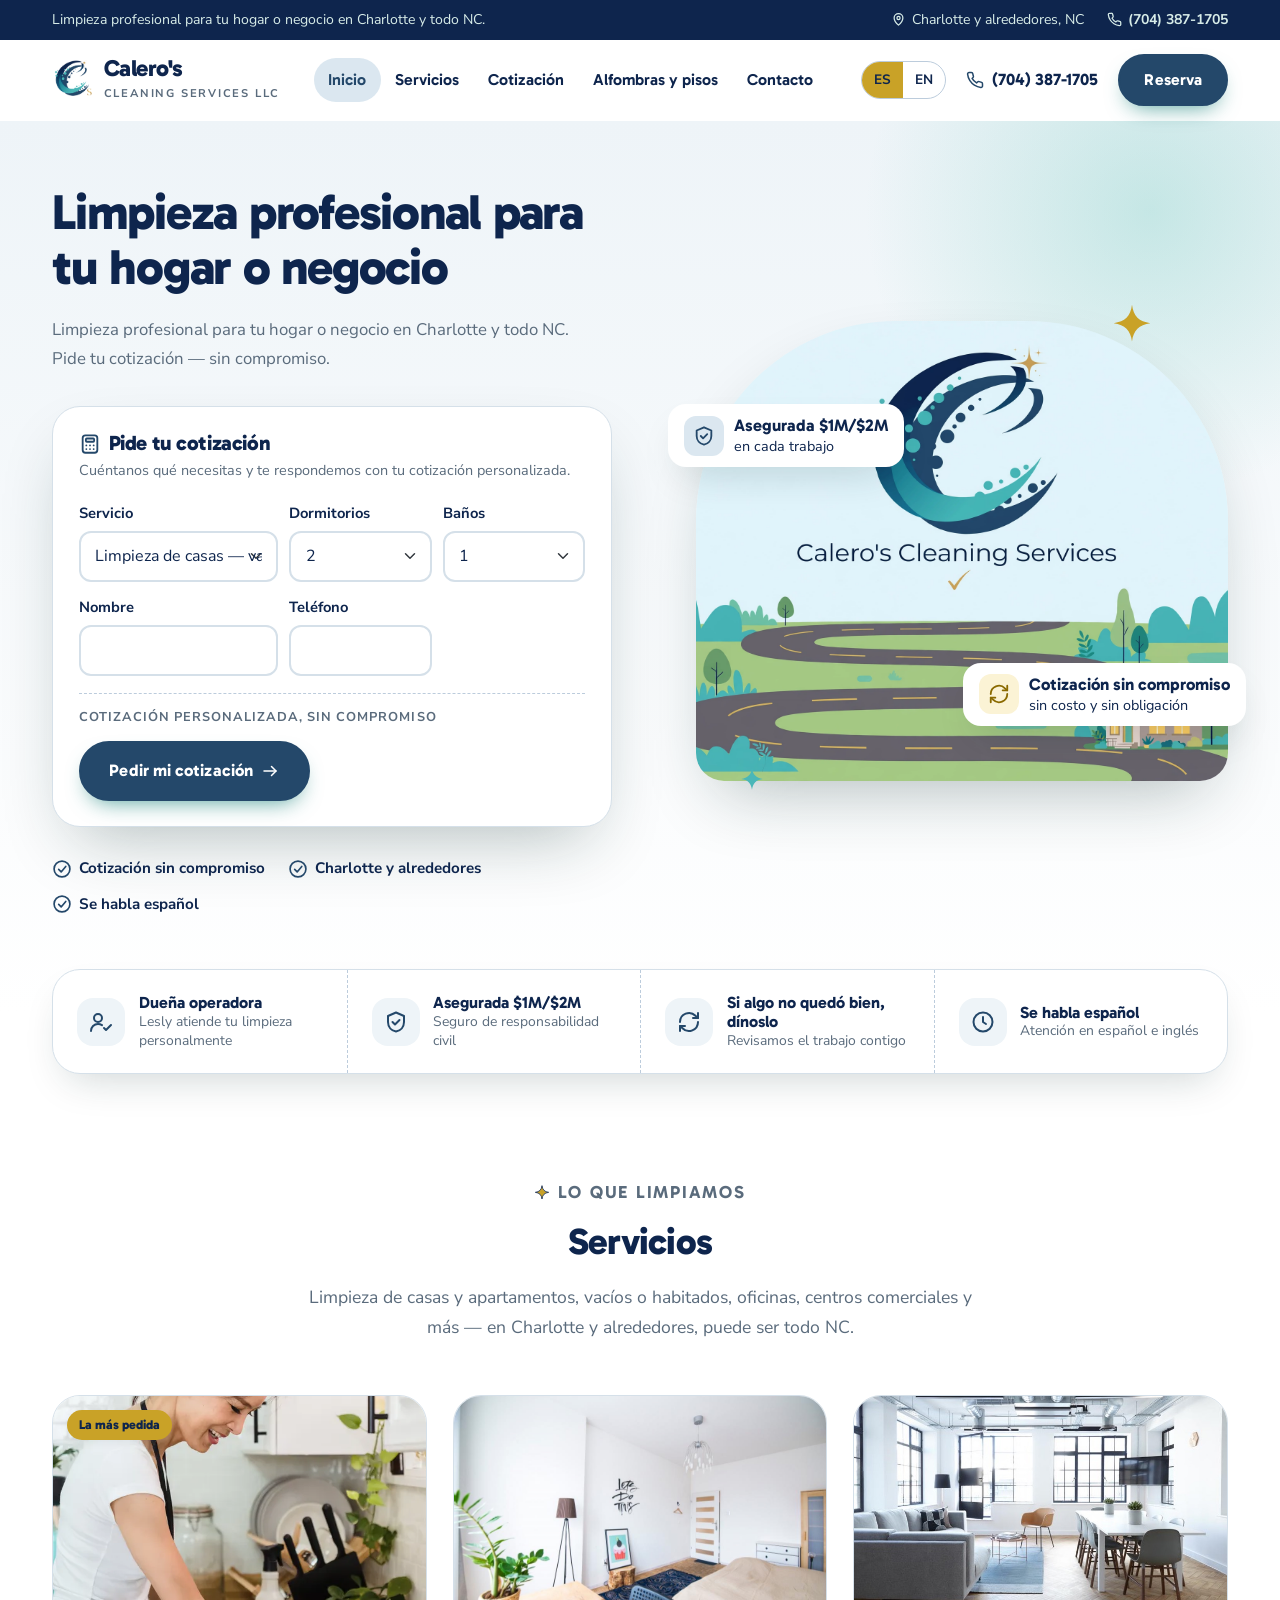
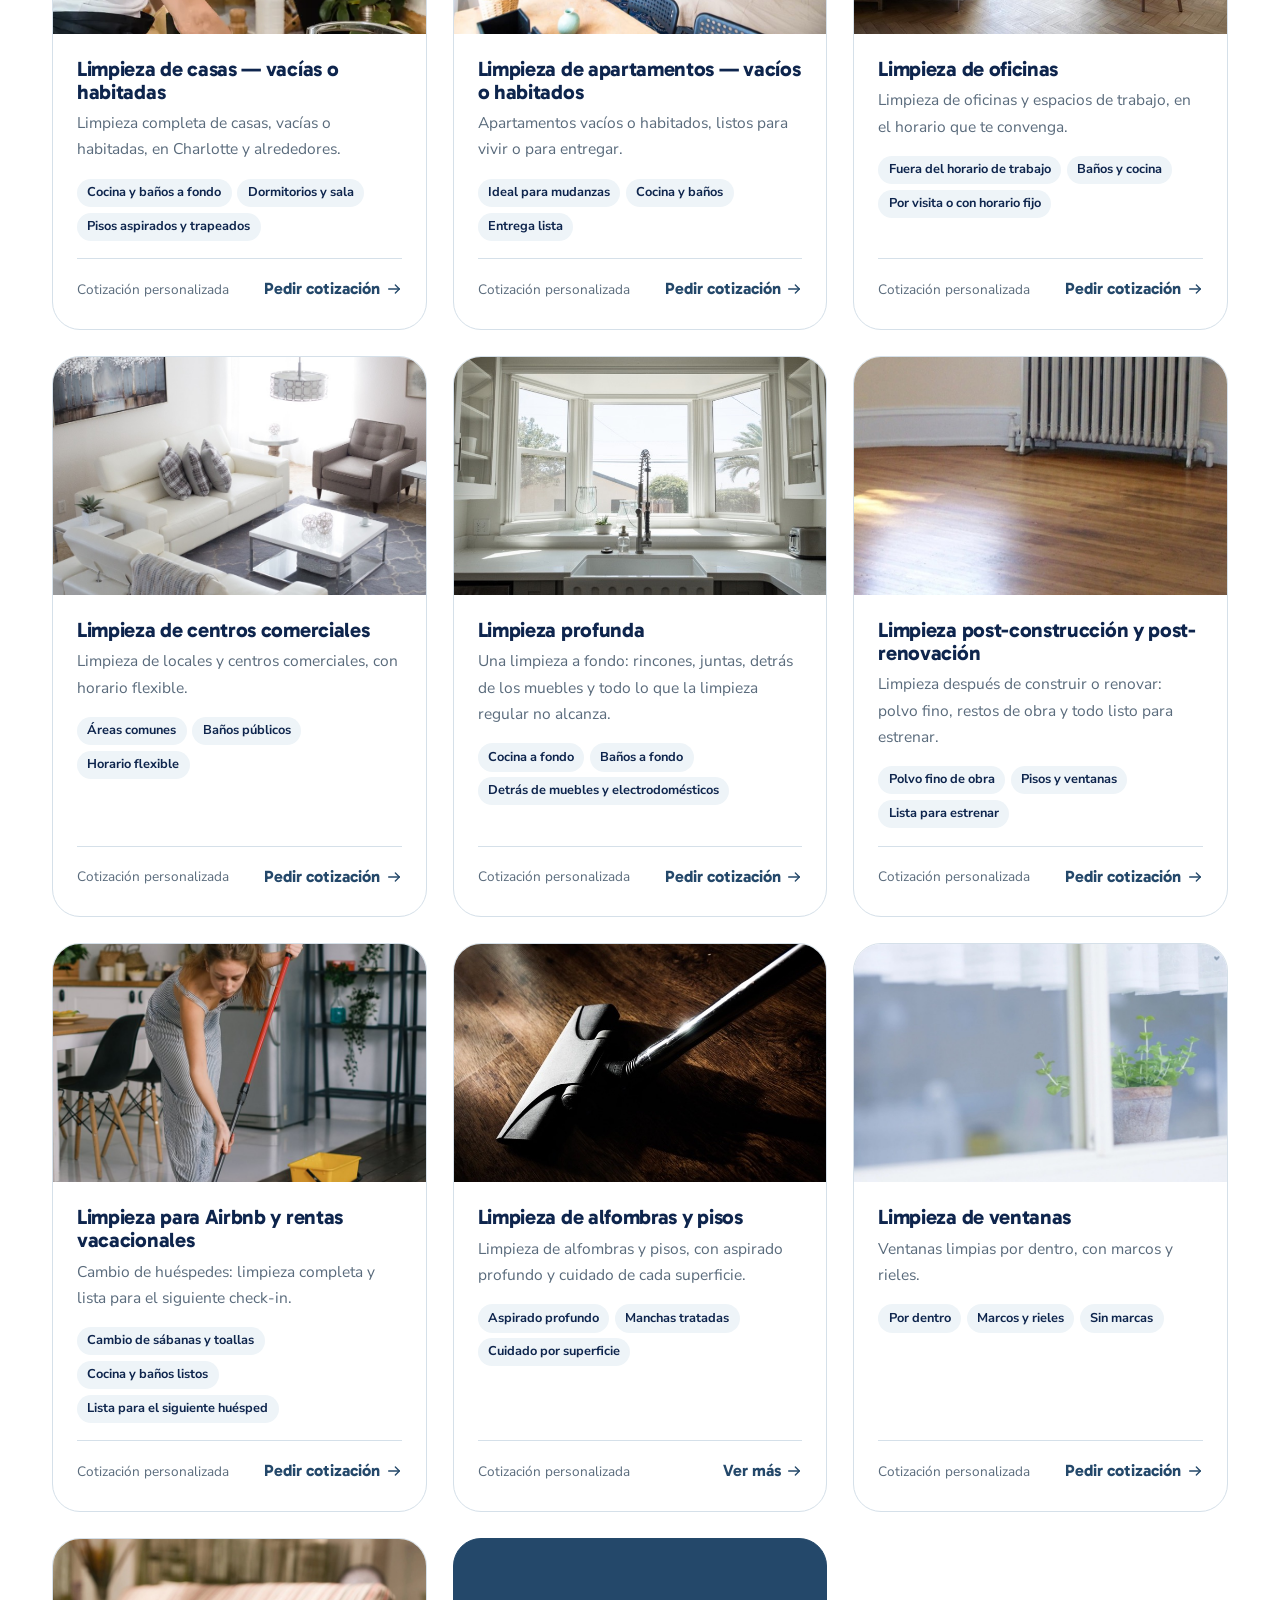
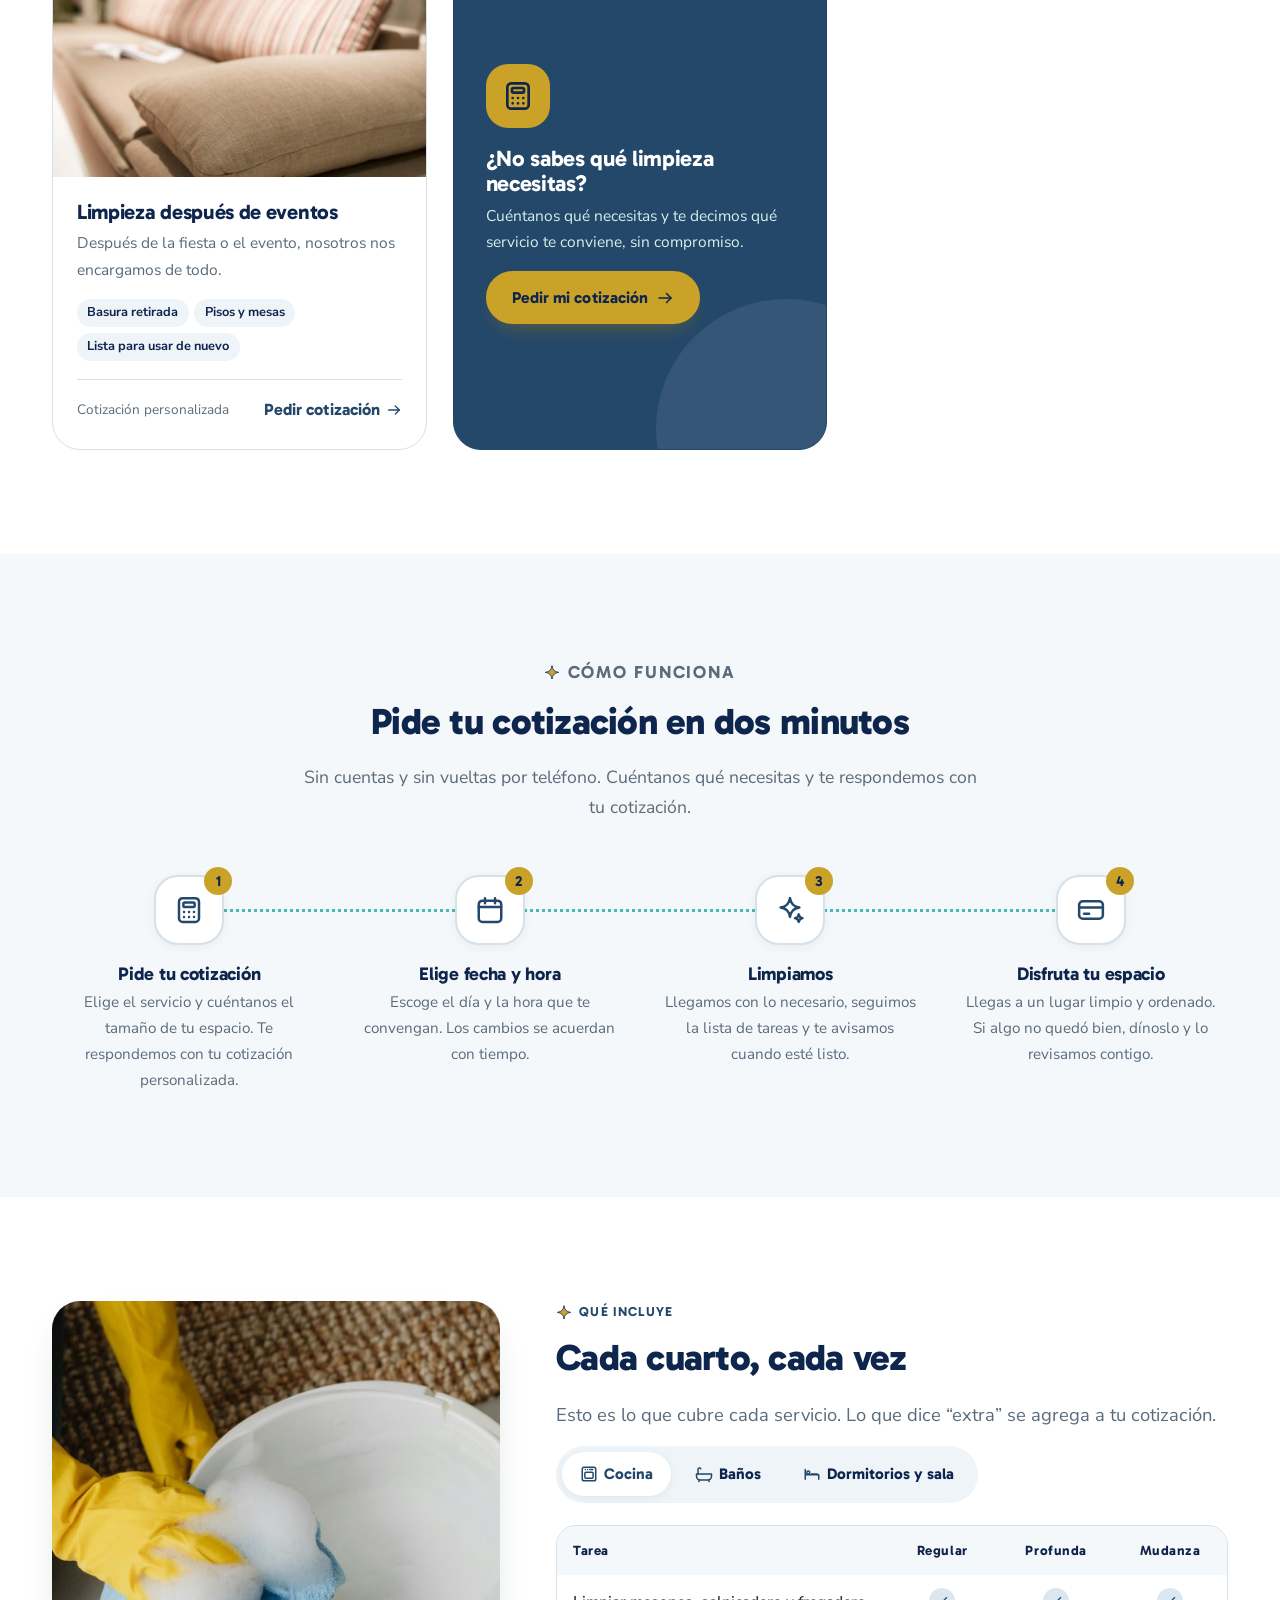
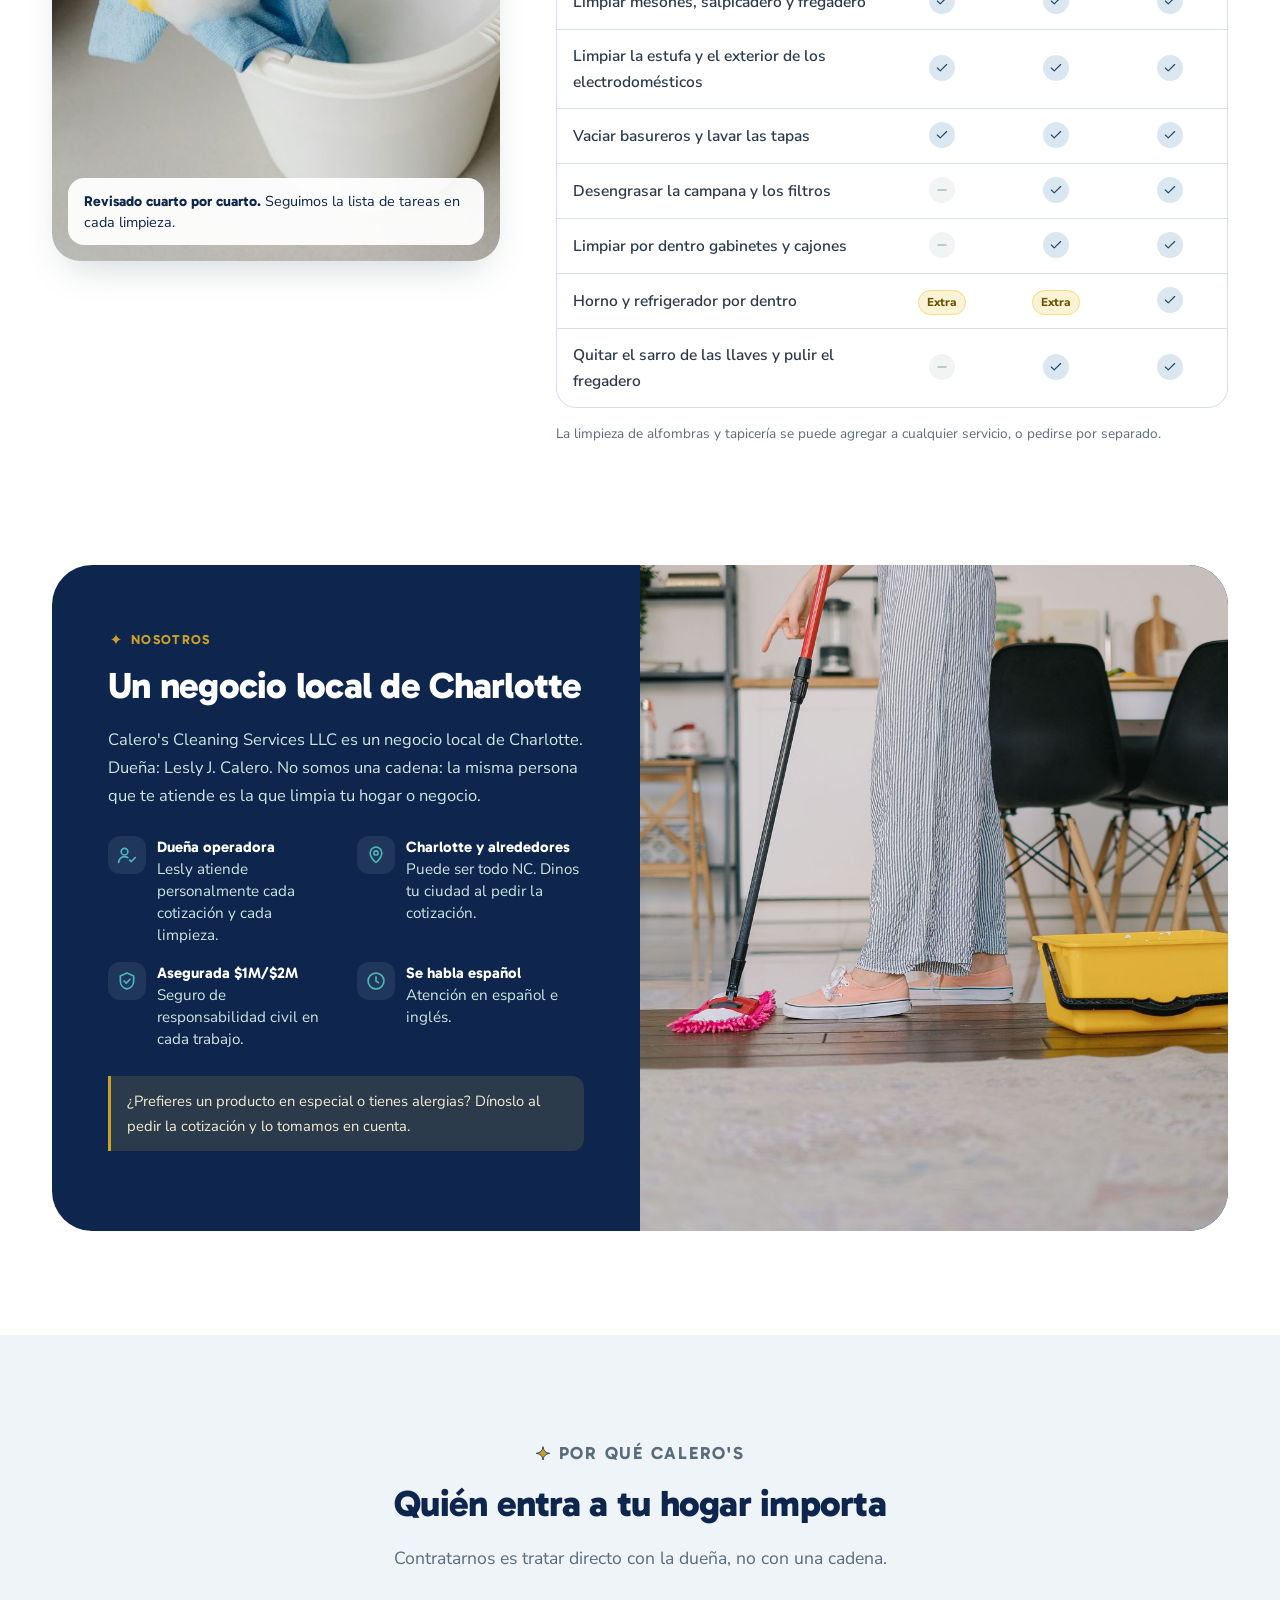
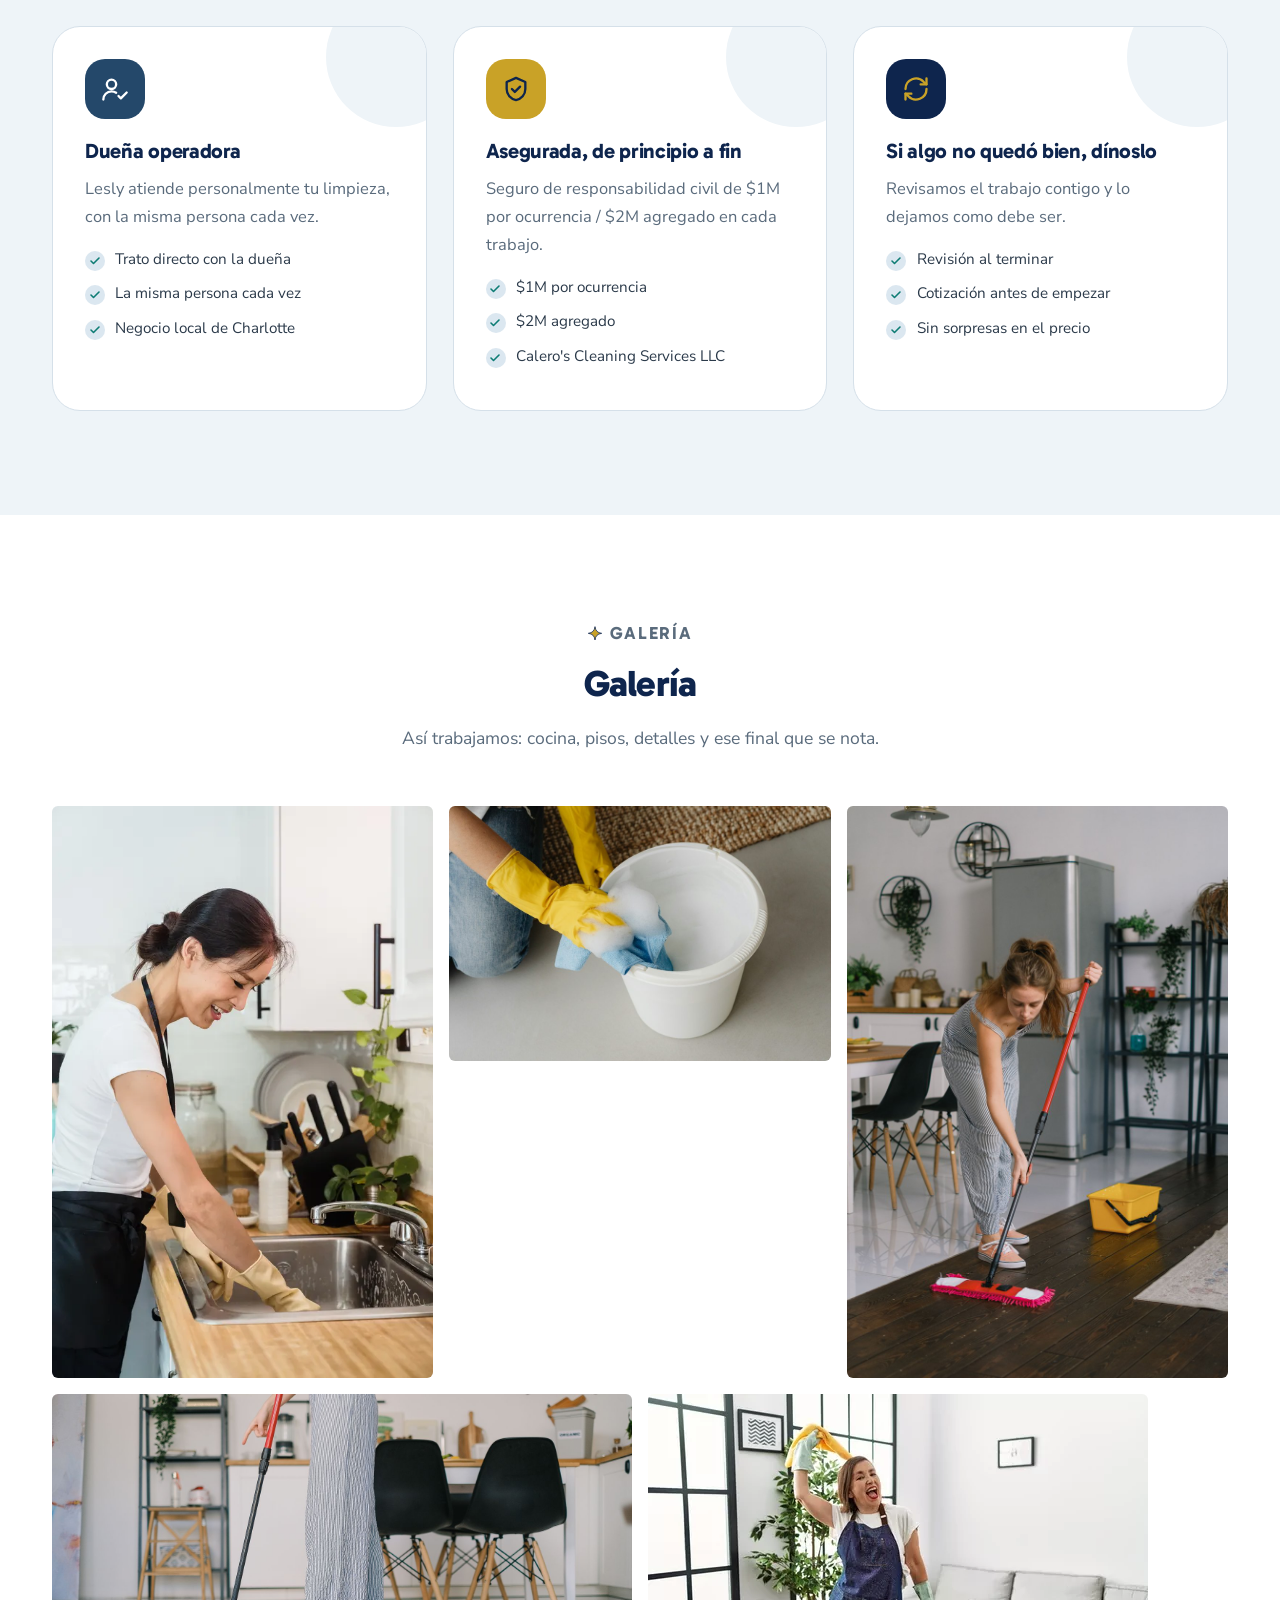
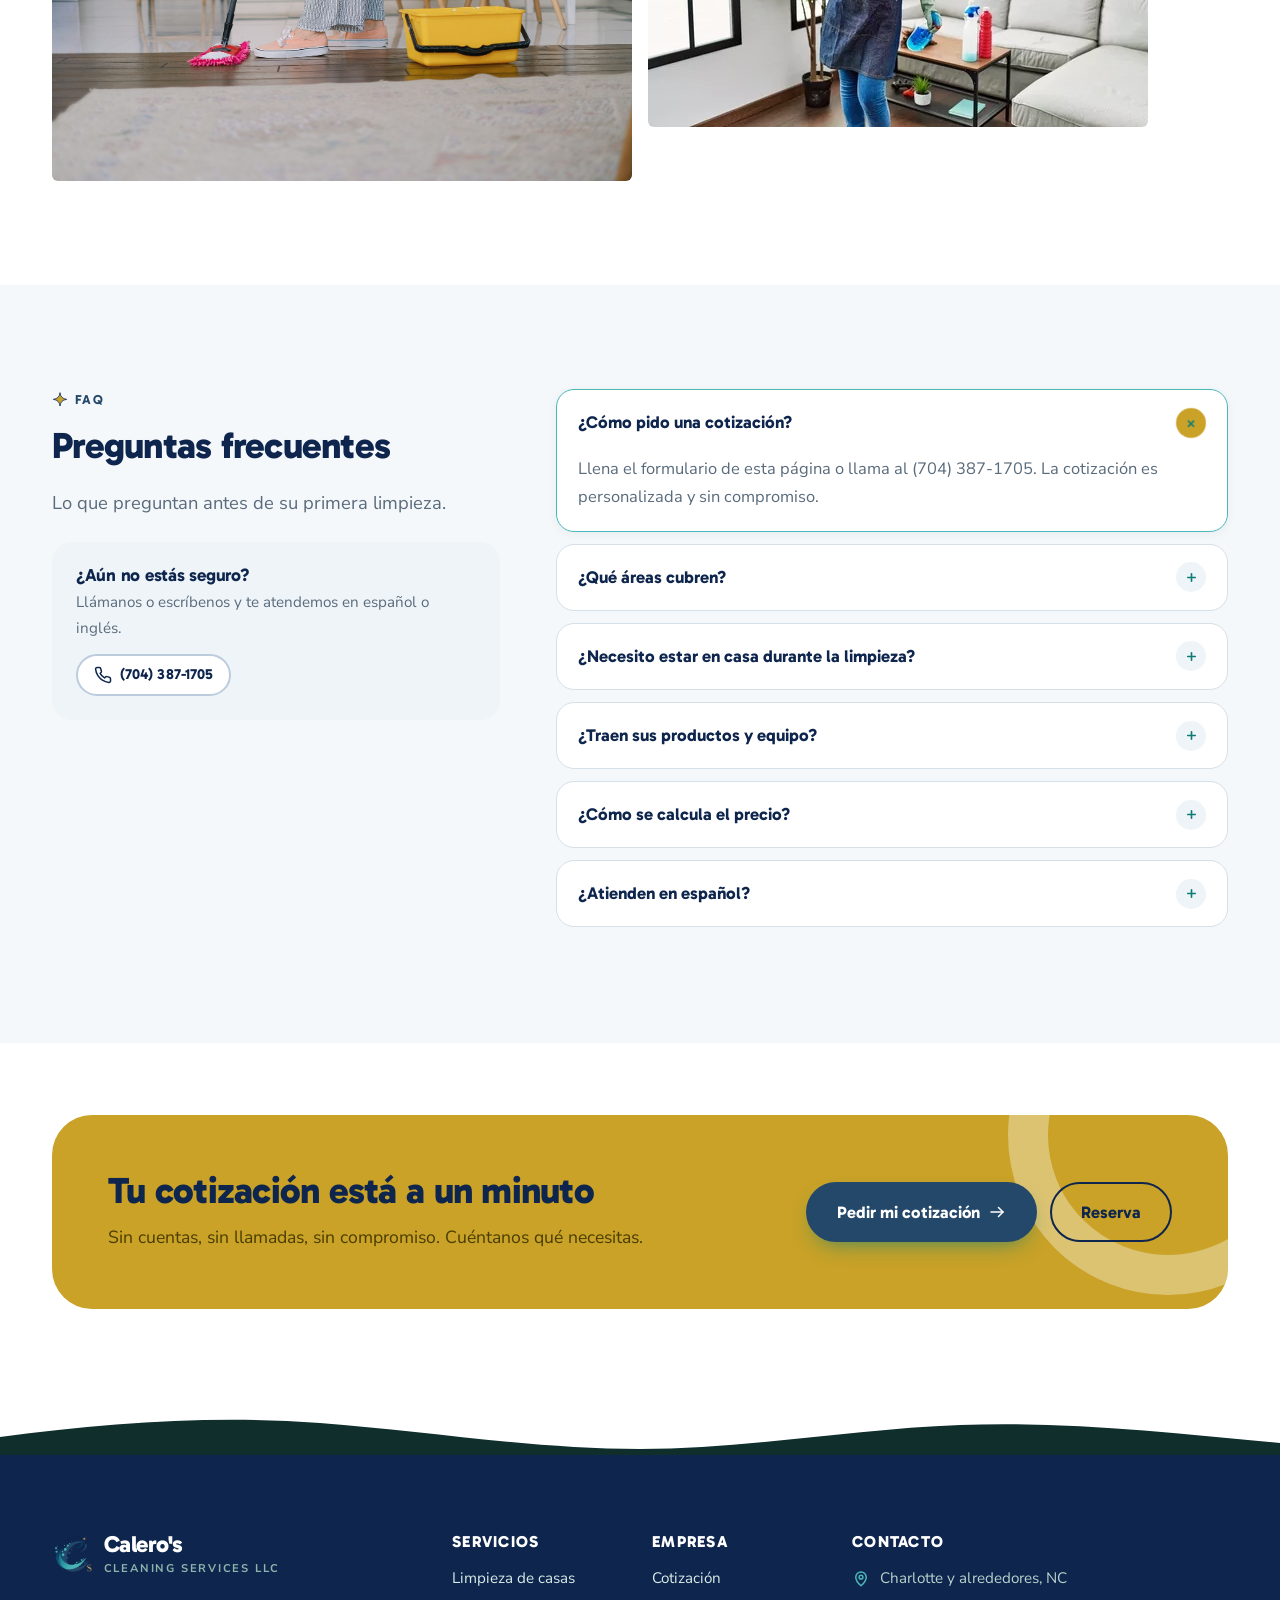
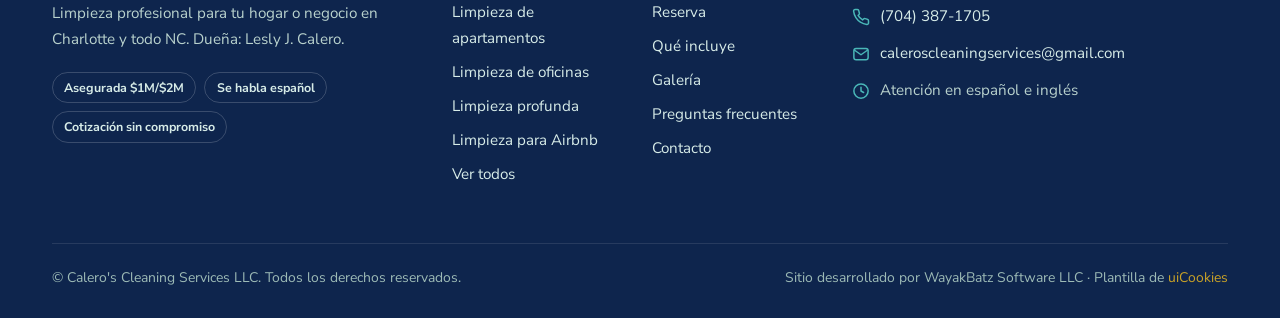
==== index.html @ 73a1bdf9 "Publica el sitio de Calero's Cleaning Services (plantilla Freshbrook adaptada)" ====
<!DOCTYPE html>
<html lang="es">
<head>
  <script>document.documentElement.classList.add('js')</script>
  <meta charset="utf-8">
  <meta name="viewport" content="width=device-width, initial-scale=1">
  <title>Calero's Cleaning Services LLC — Limpieza profesional en Charlotte, NC</title>
  <meta name="description" content="Limpieza profesional para tu hogar o negocio en Charlotte y todo NC. Pide tu cotización — sin compromiso.">
  <meta name="theme-color" content="#24486a">
  <link rel="icon" href="img/logo-icono-solo.png">

  <link rel="preconnect" href="https://fonts.googleapis.com">
  <link rel="preconnect" href="https://fonts.gstatic.com" crossorigin>
  <link href="https://fonts.googleapis.com/css2?family=Gabarito:wght@500;600;700;800&family=Nunito+Sans:ital,opsz,wght@0,6..12,400;0,6..12,600;0,6..12,700;0,6..12,800;1,6..12,400&display=swap" rel="stylesheet">

  <link rel="stylesheet" href="css/vendor/bootstrap.min.css">
  <link rel="stylesheet" href="css/style.css">
</head>
<body>
  <a class="skip-link" href="#main" data-i18n="skip">Saltar al contenido principal</a>

  <!-- ============================ ANNOUNCEMENT ============================ -->
  <div class="announce">
    <div class="container">
      <p class="m-0" data-i18n="announce">Limpieza profesional para tu hogar o negocio en Charlotte y todo NC.</p>
      <div class="announce-meta">
        <span><svg viewBox="0 0 24 24" fill="none" stroke="currentColor" stroke-width="2" stroke-linecap="round" stroke-linejoin="round" aria-hidden="true" focusable="false"><path d="M12 21s-7-6.2-7-11.5a7 7 0 0 1 14 0C19 14.8 12 21 12 21z"/><circle cx="12" cy="9.5" r="2.5"/></svg> <span data-i18n="announce-area">Charlotte y alrededores, NC</span></span>
        <span><svg viewBox="0 0 24 24" fill="none" stroke="currentColor" stroke-width="2" stroke-linecap="round" stroke-linejoin="round" aria-hidden="true" focusable="false"><path d="M22 16.92v3a2 2 0 0 1-2.18 2 19.79 19.79 0 0 1-8.63-3.07 19.5 19.5 0 0 1-6-6 19.79 19.79 0 0 1-3.07-8.67A2 2 0 0 1 4.11 2h3a2 2 0 0 1 2 1.72c.13.96.36 1.9.7 2.81a2 2 0 0 1-.45 2.11L8.09 9.91a16 16 0 0 0 6 6l1.27-1.27a2 2 0 0 1 2.11-.45c.9.34 1.85.57 2.81.7A2 2 0 0 1 22 16.92z"/></svg> <a href="tel:+17043871705" style="color:inherit">(704) 387-1705</a></span>
      </div>
    </div>
  </div>

  <!-- ============================ HEADER ============================ -->
  <header class="site-header">
    <nav class="navbar navbar-expand-lg" aria-label="Primary">
      <div class="container">
        <a class="brand" href="index.html" aria-label="Calero's Cleaning Services LLC — inicio"><img class="brand-mark" src="img/logo-icono-solo.png" alt="" width="42" height="42"><span><span class="brand-name">Calero's</span><span class="brand-sub">Cleaning Services LLC</span></span></a>

        <button class="navbar-toggler" type="button" data-bs-toggle="collapse" data-bs-target="#primary-nav" aria-controls="primary-nav" aria-expanded="false" aria-label="Toggle navigation menu">
          <span class="toggler-bar"></span>
          <span class="toggler-bar"></span>
          <span class="toggler-bar"></span>
        </button>

        <div class="collapse navbar-collapse" id="primary-nav">
          <ul class="navbar-nav nav-menu mx-auto">
            <li class="nav-item"><a class="nav-link" href="index.html" aria-current="page" data-i18n="nav-home">Inicio</a></li>
            <li class="nav-item"><a class="nav-link" href="index.html#services" data-i18n="nav-services">Servicios</a></li>
            <li class="nav-item"><a class="nav-link" href="pricing.html" data-i18n="nav-quote">Cotización</a></li>
            <li class="nav-item"><a class="nav-link" href="carpet.html" data-i18n="nav-carpet">Alfombras y pisos</a></li>
            <li class="nav-item"><a class="nav-link" href="contact.html" data-i18n="nav-contact">Contacto</a></li>
          </ul>
          <div class="nav-actions d-flex align-items-center gap-2">
            <span class="lang-toggle" role="group" aria-label="Idioma / Language">
              <button type="button" id="btn-es" class="active" data-lang="es">ES</button>
              <button type="button" id="btn-en" data-lang="en">EN</button>
            </span>
            <a class="nav-phone" href="tel:+17043871705"><svg viewBox="0 0 24 24" fill="none" stroke="currentColor" stroke-width="2" stroke-linecap="round" stroke-linejoin="round" aria-hidden="true" focusable="false"><path d="M22 16.92v3a2 2 0 0 1-2.18 2 19.79 19.79 0 0 1-8.63-3.07 19.5 19.5 0 0 1-6-6 19.79 19.79 0 0 1-3.07-8.67A2 2 0 0 1 4.11 2h3a2 2 0 0 1 2 1.72c.13.96.36 1.9.7 2.81a2 2 0 0 1-.45 2.11L8.09 9.91a16 16 0 0 0 6 6l1.27-1.27a2 2 0 0 1 2.11-.45c.9.34 1.85.57 2.81.7A2 2 0 0 1 22 16.92z"/></svg> (704) 387-1705</a>
            <a class="btn btn-brook" href="booking.html" data-i18n="nav-book">Reserva</a>
          </div>
        </div>
      </div>
    </nav>
  </header>

  <main id="main">

    <!-- ============================ HERO + QUOTE ============================ -->
    <section class="hero" aria-labelledby="hero-title">
      <div class="container">
        <div class="hero-grid">
          <div class="hero-copy">
            <h1 id="hero-title" class="reveal d1" data-i18n="hero-title">Limpieza profesional para tu hogar o negocio</h1>
            <p class="hero-sub reveal d2" data-i18n="hero-sub">Limpieza profesional para tu hogar o negocio en Charlotte y todo NC. Pide tu cotización — sin compromiso.</p>

            <!-- Quote card: sends a quote request to Formspree (business inbox) -->
            <div class="quote-card reveal d2" id="quote">
              <h2><svg viewBox="0 0 24 24" fill="none" stroke="currentColor" stroke-width="2" stroke-linecap="round" stroke-linejoin="round" aria-hidden="true" focusable="false"><rect x="4" y="2.5" width="16" height="19" rx="3"/><rect x="7.5" y="6" width="9" height="3.5" rx="1"/><path d="M8 13.5h.01M12 13.5h.01M16 13.5h.01M8 17.5h.01M12 17.5h.01M16 17.5h.01"/></svg> <span data-i18n="quote-title">Pide tu cotización</span></h2>
              <p class="qc-note" data-i18n="quote-note">Cuéntanos qué necesitas y te respondemos con tu cotización personalizada.</p>
              <form action="https://formspree.io/f/mkjrvbrk" method="POST">
                <input type="hidden" name="_subject" value="Cotización — Calero's Cleaning Services">
                <div class="qc-fields">
                  <div class="qc-service">
                    <label class="form-label" for="qq-service" data-i18n="f-service">Servicio</label>
                    <select class="form-select" id="qq-service" name="servicio" required>
                      <option value="Limpieza de casas — vacías o habitadas" data-i18n="svc-1">Limpieza de casas — vacías o habitadas</option>
                      <option value="Limpieza de apartamentos — vacíos o habitados" data-i18n="svc-2">Limpieza de apartamentos — vacíos o habitados</option>
                      <option value="Limpieza de oficinas" data-i18n="svc-3">Limpieza de oficinas</option>
                      <option value="Limpieza de centros comerciales" data-i18n="svc-4">Limpieza de centros comerciales</option>
                      <option value="Limpieza profunda" data-i18n="svc-5">Limpieza profunda</option>
                      <option value="Limpieza post-construcción y post-renovación" data-i18n="svc-6">Limpieza post-construcción y post-renovación</option>
                      <option value="Limpieza para Airbnb y rentas vacacionales" data-i18n="svc-7">Limpieza para Airbnb y rentas vacacionales</option>
                      <option value="Limpieza de alfombras y pisos" data-i18n="svc-8">Limpieza de alfombras y pisos</option>
                      <option value="Limpieza de ventanas" data-i18n="svc-9">Limpieza de ventanas</option>
                      <option value="Limpieza después de eventos" data-i18n="svc-10">Limpieza después de eventos</option>
                    </select>
                  </div>
                  <div>
                    <label class="form-label" for="qq-bed" data-i18n="f-bed">Dormitorios</label>
                    <select class="form-select" id="qq-bed" name="dormitorios">
                      <option value="0">Studio</option>
                      <option value="1">1</option>
                      <option value="2" selected>2</option>
                      <option value="3">3</option>
                      <option value="4">4</option>
                      <option value="5">5+</option>
                    </select>
                  </div>
                  <div>
                    <label class="form-label" for="qq-bath" data-i18n="f-bath">Baños</label>
                    <select class="form-select" id="qq-bath" name="banos">
                      <option value="1" selected>1</option>
                      <option value="2">2</option>
                      <option value="3">3</option>
                      <option value="4">4+</option>
                    </select>
                  </div>
                  <div>
                    <label class="form-label" for="qq-name" data-i18n="f-name">Nombre</label>
                    <input class="form-control" type="text" id="qq-name" name="nombre" required>
                  </div>
                  <div>
                    <label class="form-label" for="qq-phone" data-i18n="f-phone">Teléfono</label>
                    <input class="form-control" type="tel" id="qq-phone" name="telefono" required>
                  </div>
                </div>
                <div class="qc-foot">
                  <p class="qc-price m-0">
                    <span data-i18n="quote-free">Cotización personalizada, sin compromiso</span>
                  </p>
                  <button class="btn btn-brook btn-lg" type="submit"><span data-i18n="quote-submit">Pedir mi cotización</span> <svg viewBox="0 0 24 24" fill="none" stroke="currentColor" stroke-width="2" stroke-linecap="round" stroke-linejoin="round" aria-hidden="true" focusable="false"><line x1="4" y1="12" x2="20" y2="12"/><polyline points="14 6 20 12 14 18"/></svg></button>
                </div>
              </form>
            </div>

            <ul class="hero-points reveal d3">
              <li><svg viewBox="0 0 24 24" fill="none" stroke="currentColor" stroke-width="2" stroke-linecap="round" stroke-linejoin="round" aria-hidden="true" focusable="false"><circle cx="12" cy="12" r="9.5"/><polyline points="8 12.5 11 15.5 16.5 9"/></svg> <span data-i18n="hero-p1">Cotización sin compromiso</span></li>
              <li><svg viewBox="0 0 24 24" fill="none" stroke="currentColor" stroke-width="2" stroke-linecap="round" stroke-linejoin="round" aria-hidden="true" focusable="false"><circle cx="12" cy="12" r="9.5"/><polyline points="8 12.5 11 15.5 16.5 9"/></svg> <span data-i18n="hero-p2">Charlotte y alrededores</span></li>
              <li><svg viewBox="0 0 24 24" fill="none" stroke="currentColor" stroke-width="2" stroke-linecap="round" stroke-linejoin="round" aria-hidden="true" focusable="false"><circle cx="12" cy="12" r="9.5"/><polyline points="8 12.5 11 15.5 16.5 9"/></svg> <span data-i18n="hero-p3">Se habla español</span></li>
            </ul>
          </div>

          <div class="hero-visual reveal d1">
            <span class="sparkle s1"><svg viewBox="0 0 24 24" aria-hidden="true" focusable="false"><path d="M12 1c.8 6.2 3.8 9.2 10 10-6.2.8-9.2 3.8-10 10-.8-6.2-3.8-9.2-10-10 6.2-.8 9.2-3.8 10-10z"/></svg></span>
            <span class="sparkle s2"><svg viewBox="0 0 24 24" aria-hidden="true" focusable="false"><path d="M12 1c.8 6.2 3.8 9.2 10 10-6.2.8-9.2 3.8-10 10-.8-6.2-3.8-9.2-10-10 6.2-.8 9.2-3.8 10-10z"/></svg></span>
            <div class="hero-photo">
              <img src="img/hero-web-carretera-S.png" alt="Calero's Cleaning Services — limpieza profesional en Charlotte, NC" width="880" height="640" fetchpriority="high">
            </div>
            <div class="hero-chip c1">
              <span class="chip-ico"><svg viewBox="0 0 24 24" fill="none" stroke="currentColor" stroke-width="2" stroke-linecap="round" stroke-linejoin="round" aria-hidden="true" focusable="false"><path d="M12 2.5 4 6v6c0 4.9 3.4 8.6 8 9.5 4.6-.9 8-4.6 8-9.5V6l-8-3.5z"/><polyline points="8.5 12 11 14.5 15.5 10"/></svg></span>
              <span><strong data-i18n="chip1-t">Asegurada $1M/$2M</strong><span data-i18n="chip1-s">en cada trabajo</span></span>
            </div>
            <div class="hero-chip c2">
              <span class="chip-ico"><svg viewBox="0 0 24 24" fill="none" stroke="currentColor" stroke-width="2" stroke-linecap="round" stroke-linejoin="round" aria-hidden="true" focusable="false"><path d="M3 12a9 9 0 0 1 15.5-6.2L21 8"/><polyline points="21 3 21 8 16 8"/><path d="M21 12a9 9 0 0 1-15.5 6.2L3 16"/><polyline points="3 21 3 16 8 16"/></svg></span>
              <span><strong data-i18n="chip2-t">Cotización sin compromiso</strong><span data-i18n="chip2-s">sin costo y sin obligación</span></span>
            </div>
          </div>
        </div>
      </div>
    </section>

    <!-- ============================ TRUST STRIP ============================ -->
    <section class="trust-strip" aria-label="Por qué confiar en Calero's">
      <div class="container">
        <div class="trust-row">
          <div class="trust-item"><span class="ti-ico"><svg viewBox="0 0 24 24" fill="none" stroke="currentColor" stroke-width="2" stroke-linecap="round" stroke-linejoin="round" aria-hidden="true" focusable="false"><circle cx="9" cy="8" r="4"/><path d="M2 21c0-3.9 3.1-7 7-7 1.5 0 2.9.5 4 1.2"/><polyline points="15 18 17 20 22 15"/></svg></span><p class="m-0"><strong data-i18n="trust1-t">Dueña operadora</strong><span data-i18n="trust1-s">Lesly atiende tu limpieza personalmente</span></p></div>
          <div class="trust-item"><span class="ti-ico"><svg viewBox="0 0 24 24" fill="none" stroke="currentColor" stroke-width="2" stroke-linecap="round" stroke-linejoin="round" aria-hidden="true" focusable="false"><path d="M12 2.5 4 6v6c0 4.9 3.4 8.6 8 9.5 4.6-.9 8-4.6 8-9.5V6l-8-3.5z"/><polyline points="8.5 12 11 14.5 15.5 10"/></svg></span><p class="m-0"><strong data-i18n="trust2-t">Asegurada $1M/$2M</strong><span data-i18n="trust2-s">Seguro de responsabilidad civil</span></p></div>
          <div class="trust-item"><span class="ti-ico"><svg viewBox="0 0 24 24" fill="none" stroke="currentColor" stroke-width="2" stroke-linecap="round" stroke-linejoin="round" aria-hidden="true" focusable="false"><path d="M3 12a9 9 0 0 1 15.5-6.2L21 8"/><polyline points="21 3 21 8 16 8"/><path d="M21 12a9 9 0 0 1-15.5 6.2L3 16"/><polyline points="3 21 3 16 8 16"/></svg></span><p class="m-0"><strong data-i18n="trust3-t">Si algo no quedó bien, dínoslo</strong><span data-i18n="trust3-s">Revisamos el trabajo contigo</span></p></div>
          <div class="trust-item"><span class="ti-ico"><svg viewBox="0 0 24 24" fill="none" stroke="currentColor" stroke-width="2" stroke-linecap="round" stroke-linejoin="round" aria-hidden="true" focusable="false"><circle cx="12" cy="12" r="9.5"/><path d="M12 7v5l3 2"/></svg></span><p class="m-0"><strong data-i18n="trust4-t">Se habla español</strong><span data-i18n="trust4-s">Atención en español e inglés</span></p></div>
        </div>
      </div>
    </section>

    <!-- ============================ SERVICES ============================ -->
    <section class="section" id="services" aria-labelledby="services-title">
      <div class="container">
        <div class="section-head center reveal">
          <p class="eyebrow"><svg viewBox="0 0 24 24" aria-hidden="true" focusable="false"><path d="M12 1c.8 6.2 3.8 9.2 10 10-6.2.8-9.2 3.8-10 10-.8-6.2-3.8-9.2-10-10 6.2-.8 9.2-3.8 10-10z"/></svg> <span data-i18n="svc-eyebrow">Lo que limpiamos</span></p>
          <h2 id="services-title" data-i18n="services-title">Servicios</h2>
          <p data-i18n="services-intro">Limpieza de casas y apartamentos, vacíos o habitados, oficinas, centros comerciales y más — en Charlotte y alrededores, puede ser todo NC.</p>
        </div>

        <div class="svc-grid">
          <article class="svc-card reveal">
            <div class="svc-media">
              <img src="img/foto-stock-cocina-1.webp" alt="Mujer sonriendo mientras limpia el fregadero de una cocina luminosa" width="720" height="520" loading="lazy">
              <span class="svc-tag hot" data-i18n="svc-tag-popular">La más pedida</span>
            </div>
            <div class="svc-body">
              <h3 data-i18n="svc-1">Limpieza de casas — vacías o habitadas</h3>
              <p data-i18n="svc-1-d">Limpieza completa de casas, vacías o habitadas, en Charlotte y alrededores.</p>
              <ul class="svc-list"><li data-i18n="svc-1-b1">Cocina y baños a fondo</li><li data-i18n="svc-1-b2">Dormitorios y sala</li><li data-i18n="svc-1-b3">Pisos aspirados y trapeados</li></ul>
              <div class="svc-meta">
                <span class="svc-price" data-i18n="svc-price">Cotización personalizada</span>
                <a class="link-arrow" href="pricing.html" ><span data-i18n="svc-cta">Pedir cotización</span> <svg viewBox="0 0 24 24" fill="none" stroke="currentColor" stroke-width="2" stroke-linecap="round" stroke-linejoin="round" aria-hidden="true" focusable="false"><line x1="4" y1="12" x2="20" y2="12"/><polyline points="14 6 20 12 14 18"/></svg></a>
              </div>
            </div>
          </article>

          <article class="svc-card reveal d1">
            <div class="svc-media">
              <img src="img/bedroom.jpg" alt="Dormitorio limpio con cama tendida" width="720" height="520" loading="lazy">
            </div>
            <div class="svc-body">
              <h3 data-i18n="svc-2">Limpieza de apartamentos — vacíos o habitados</h3>
              <p data-i18n="svc-2-d">Apartamentos vacíos o habitados, listos para vivir o para entregar.</p>
              <ul class="svc-list"><li data-i18n="svc-2-b1">Ideal para mudanzas</li><li data-i18n="svc-2-b2">Cocina y baños</li><li data-i18n="svc-2-b3">Entrega lista</li></ul>
              <div class="svc-meta">
                <span class="svc-price" data-i18n="svc-price">Cotización personalizada</span>
                <a class="link-arrow" href="pricing.html" ><span data-i18n="svc-cta">Pedir cotización</span> <svg viewBox="0 0 24 24" fill="none" stroke="currentColor" stroke-width="2" stroke-linecap="round" stroke-linejoin="round" aria-hidden="true" focusable="false"><line x1="4" y1="12" x2="20" y2="12"/><polyline points="14 6 20 12 14 18"/></svg></a>
              </div>
            </div>
          </article>

          <article class="svc-card reveal d2">
            <div class="svc-media">
              <img src="img/svc-office.jpg" alt="Oficina limpia con mesa larga y sillas" width="720" height="520" loading="lazy">
            </div>
            <div class="svc-body">
              <h3 data-i18n="svc-3">Limpieza de oficinas</h3>
              <p data-i18n="svc-3-d">Limpieza de oficinas y espacios de trabajo, en el horario que te convenga.</p>
              <ul class="svc-list"><li data-i18n="svc-3-b1">Fuera del horario de trabajo</li><li data-i18n="svc-3-b2">Baños y cocina</li><li data-i18n="svc-3-b3">Por visita o con horario fijo</li></ul>
              <div class="svc-meta">
                <span class="svc-price" data-i18n="svc-price">Cotización personalizada</span>
                <a class="link-arrow" href="pricing.html" ><span data-i18n="svc-cta">Pedir cotización</span> <svg viewBox="0 0 24 24" fill="none" stroke="currentColor" stroke-width="2" stroke-linecap="round" stroke-linejoin="round" aria-hidden="true" focusable="false"><line x1="4" y1="12" x2="20" y2="12"/><polyline points="14 6 20 12 14 18"/></svg></a>
              </div>
            </div>
          </article>

          <article class="svc-card reveal">
            <div class="svc-media">
              <img src="img/hero.jpg" alt="Sala luminosa y ordenada" width="720" height="520" loading="lazy">
            </div>
            <div class="svc-body">
              <h3 data-i18n="svc-4">Limpieza de centros comerciales</h3>
              <p data-i18n="svc-4-d">Limpieza de locales y centros comerciales, con horario flexible.</p>
              <ul class="svc-list"><li data-i18n="svc-4-b1">Áreas comunes</li><li data-i18n="svc-4-b2">Baños públicos</li><li data-i18n="svc-4-b3">Horario flexible</li></ul>
              <div class="svc-meta">
                <span class="svc-price" data-i18n="svc-price">Cotización personalizada</span>
                <a class="link-arrow" href="pricing.html" ><span data-i18n="svc-cta">Pedir cotización</span> <svg viewBox="0 0 24 24" fill="none" stroke="currentColor" stroke-width="2" stroke-linecap="round" stroke-linejoin="round" aria-hidden="true" focusable="false"><line x1="4" y1="12" x2="20" y2="12"/><polyline points="14 6 20 12 14 18"/></svg></a>
              </div>
            </div>
          </article>

          <article class="svc-card reveal d1">
            <div class="svc-media">
              <img src="img/svc-deep.jpg" alt="Cocina blanca y limpia" width="720" height="520" loading="lazy">
            </div>
            <div class="svc-body">
              <h3 data-i18n="svc-5">Limpieza profunda</h3>
              <p data-i18n="svc-5-d">Una limpieza a fondo: rincones, juntas, detrás de los muebles y todo lo que la limpieza regular no alcanza.</p>
              <ul class="svc-list"><li data-i18n="svc-5-b1">Cocina a fondo</li><li data-i18n="svc-5-b2">Baños a fondo</li><li data-i18n="svc-5-b3">Detrás de muebles y electrodomésticos</li></ul>
              <div class="svc-meta">
                <span class="svc-price" data-i18n="svc-price">Cotización personalizada</span>
                <a class="link-arrow" href="pricing.html" ><span data-i18n="svc-cta">Pedir cotización</span> <svg viewBox="0 0 24 24" fill="none" stroke="currentColor" stroke-width="2" stroke-linecap="round" stroke-linejoin="round" aria-hidden="true" focusable="false"><line x1="4" y1="12" x2="20" y2="12"/><polyline points="14 6 20 12 14 18"/></svg></a>
              </div>
            </div>
          </article>

          <article class="svc-card reveal d2">
            <div class="svc-media">
              <img src="img/svc-tenancy.jpg" alt="Habitación vacía con piso de madera" width="720" height="520" loading="lazy">
            </div>
            <div class="svc-body">
              <h3 data-i18n="svc-6">Limpieza post-construcción y post-renovación</h3>
              <p data-i18n="svc-6-d">Limpieza después de construir o renovar: polvo fino, restos de obra y todo listo para estrenar.</p>
              <ul class="svc-list"><li data-i18n="svc-6-b1">Polvo fino de obra</li><li data-i18n="svc-6-b2">Pisos y ventanas</li><li data-i18n="svc-6-b3">Lista para estrenar</li></ul>
              <div class="svc-meta">
                <span class="svc-price" data-i18n="svc-price">Cotización personalizada</span>
                <a class="link-arrow" href="pricing.html" ><span data-i18n="svc-cta">Pedir cotización</span> <svg viewBox="0 0 24 24" fill="none" stroke="currentColor" stroke-width="2" stroke-linecap="round" stroke-linejoin="round" aria-hidden="true" focusable="false"><line x1="4" y1="12" x2="20" y2="12"/><polyline points="14 6 20 12 14 18"/></svg></a>
              </div>
            </div>
          </article>

          <article class="svc-card reveal">
            <div class="svc-media">
              <img src="img/foto-stock-trapeando-1.jpg" alt="Mujer trapeando el piso de una cocina" width="720" height="520" loading="lazy">
            </div>
            <div class="svc-body">
              <h3 data-i18n="svc-7">Limpieza para Airbnb y rentas vacacionales</h3>
              <p data-i18n="svc-7-d">Cambio de huéspedes: limpieza completa y lista para el siguiente check-in.</p>
              <ul class="svc-list"><li data-i18n="svc-7-b1">Cambio de sábanas y toallas</li><li data-i18n="svc-7-b2">Cocina y baños listos</li><li data-i18n="svc-7-b3">Lista para el siguiente huésped</li></ul>
              <div class="svc-meta">
                <span class="svc-price" data-i18n="svc-price">Cotización personalizada</span>
                <a class="link-arrow" href="pricing.html" ><span data-i18n="svc-cta">Pedir cotización</span> <svg viewBox="0 0 24 24" fill="none" stroke="currentColor" stroke-width="2" stroke-linecap="round" stroke-linejoin="round" aria-hidden="true" focusable="false"><line x1="4" y1="12" x2="20" y2="12"/><polyline points="14 6 20 12 14 18"/></svg></a>
              </div>
            </div>
          </article>

          <article class="svc-card reveal d1">
            <div class="svc-media">
              <img src="img/svc-carpet.jpg" alt="Aspiradora sobre piso de madera" width="720" height="520" loading="lazy">
            </div>
            <div class="svc-body">
              <h3 data-i18n="svc-8">Limpieza de alfombras y pisos</h3>
              <p data-i18n="svc-8-d">Limpieza de alfombras y pisos, con aspirado profundo y cuidado de cada superficie.</p>
              <ul class="svc-list"><li data-i18n="svc-8-b1">Aspirado profundo</li><li data-i18n="svc-8-b2">Manchas tratadas</li><li data-i18n="svc-8-b3">Cuidado por superficie</li></ul>
              <div class="svc-meta">
                <span class="svc-price" data-i18n="svc-price">Cotización personalizada</span>
                <a class="link-arrow" href="carpet.html" ><span data-i18n="svc-cta-more">Ver más</span> <svg viewBox="0 0 24 24" fill="none" stroke="currentColor" stroke-width="2" stroke-linecap="round" stroke-linejoin="round" aria-hidden="true" focusable="false"><line x1="4" y1="12" x2="20" y2="12"/><polyline points="14 6 20 12 14 18"/></svg></a>
              </div>
            </div>
          </article>

          <article class="svc-card reveal d2">
            <div class="svc-media">
              <img src="img/eco.jpg" alt="Planta verde en una ventana soleada" width="720" height="520" loading="lazy">
            </div>
            <div class="svc-body">
              <h3 data-i18n="svc-9">Limpieza de ventanas</h3>
              <p data-i18n="svc-9-d">Ventanas limpias por dentro, con marcos y rieles.</p>
              <ul class="svc-list"><li data-i18n="svc-9-b1">Por dentro</li><li data-i18n="svc-9-b2">Marcos y rieles</li><li data-i18n="svc-9-b3">Sin marcas</li></ul>
              <div class="svc-meta">
                <span class="svc-price" data-i18n="svc-price">Cotización personalizada</span>
                <a class="link-arrow" href="pricing.html" ><span data-i18n="svc-cta">Pedir cotización</span> <svg viewBox="0 0 24 24" fill="none" stroke="currentColor" stroke-width="2" stroke-linecap="round" stroke-linejoin="round" aria-hidden="true" focusable="false"><line x1="4" y1="12" x2="20" y2="12"/><polyline points="14 6 20 12 14 18"/></svg></a>
              </div>
            </div>
          </article>

          <article class="svc-card reveal">
            <div class="svc-media">
              <img src="img/sofa.jpg" alt="Sala con sofá y mesa" width="720" height="520" loading="lazy">
            </div>
            <div class="svc-body">
              <h3 data-i18n="svc-10">Limpieza después de eventos</h3>
              <p data-i18n="svc-10-d">Después de la fiesta o el evento, nosotros nos encargamos de todo.</p>
              <ul class="svc-list"><li data-i18n="svc-10-b1">Basura retirada</li><li data-i18n="svc-10-b2">Pisos y mesas</li><li data-i18n="svc-10-b3">Lista para usar de nuevo</li></ul>
              <div class="svc-meta">
                <span class="svc-price" data-i18n="svc-price">Cotización personalizada</span>
                <a class="link-arrow" href="pricing.html" ><span data-i18n="svc-cta">Pedir cotización</span> <svg viewBox="0 0 24 24" fill="none" stroke="currentColor" stroke-width="2" stroke-linecap="round" stroke-linejoin="round" aria-hidden="true" focusable="false"><line x1="4" y1="12" x2="20" y2="12"/><polyline points="14 6 20 12 14 18"/></svg></a>
              </div>
            </div>
          </article>

          <article class="svc-card cta-card reveal d2">
            <div class="svc-body">
              <span class="cta-bubble"><svg viewBox="0 0 24 24" fill="none" stroke="currentColor" stroke-width="2" stroke-linecap="round" stroke-linejoin="round" aria-hidden="true" focusable="false"><rect x="4" y="2.5" width="16" height="19" rx="3"/><rect x="7.5" y="6" width="9" height="3.5" rx="1"/><path d="M8 13.5h.01M12 13.5h.01M16 13.5h.01M8 17.5h.01M12 17.5h.01M16 17.5h.01"/></svg></span>
              <h3 data-i18n="cta-card-t">¿No sabes qué limpieza necesitas?</h3>
              <p data-i18n="cta-card-s">Cuéntanos qué necesitas y te decimos qué servicio te conviene, sin compromiso.</p>
              <div><a class="btn btn-lemon" href="pricing.html"><span data-i18n="cta-card-b">Pedir mi cotización</span> <svg viewBox="0 0 24 24" fill="none" stroke="currentColor" stroke-width="2" stroke-linecap="round" stroke-linejoin="round" aria-hidden="true" focusable="false"><line x1="4" y1="12" x2="20" y2="12"/><polyline points="14 6 20 12 14 18"/></svg></a></div>
            </div>
          </article>
        </div>
      </div>
    </section>

    <!-- ============================ HOW IT WORKS ============================ -->
    <section class="section bg-mist" id="how" aria-labelledby="how-title">
      <div class="container">
        <div class="section-head center reveal">
          <p class="eyebrow"><svg viewBox="0 0 24 24" aria-hidden="true" focusable="false"><path d="M12 1c.8 6.2 3.8 9.2 10 10-6.2.8-9.2 3.8-10 10-.8-6.2-3.8-9.2-10-10 6.2-.8 9.2-3.8 10-10z"/></svg> <span data-i18n="how-eyebrow">Cómo funciona</span></p>
          <h2 id="how-title" data-i18n="how-title">Pide tu cotización en dos minutos</h2>
          <p data-i18n="how-sub">Sin cuentas y sin vueltas por teléfono. Cuéntanos qué necesitas y te respondemos con tu cotización.</p>
        </div>
        <ol class="steps">
          <li class="step reveal">
            <span class="step-num"><svg viewBox="0 0 24 24" fill="none" stroke="currentColor" stroke-width="2" stroke-linecap="round" stroke-linejoin="round" aria-hidden="true" focusable="false"><rect x="4" y="2.5" width="16" height="19" rx="3"/><rect x="7.5" y="6" width="9" height="3.5" rx="1"/><path d="M8 13.5h.01M12 13.5h.01M16 13.5h.01M8 17.5h.01M12 17.5h.01M16 17.5h.01"/></svg><b>1</b></span>
            <div><h3 data-i18n="how-s1-t">Pide tu cotización</h3><p data-i18n="how-s1-s">Elige el servicio y cuéntanos el tamaño de tu espacio. Te respondemos con tu cotización personalizada.</p></div>
          </li>
          <li class="step reveal d1">
            <span class="step-num"><svg viewBox="0 0 24 24" fill="none" stroke="currentColor" stroke-width="2" stroke-linecap="round" stroke-linejoin="round" aria-hidden="true" focusable="false"><rect x="3" y="4.5" width="18" height="17" rx="3"/><path d="M3 9.5h18M8 2.5v4M16 2.5v4"/></svg><b>2</b></span>
            <div><h3 data-i18n="how-s2-t">Elige fecha y hora</h3><p data-i18n="how-s2-s">Escoge el día y la hora que te convengan. Los cambios se acuerdan con tiempo.</p></div>
          </li>
          <li class="step reveal d2">
            <span class="step-num"><svg viewBox="0 0 24 24" fill="none" stroke="currentColor" stroke-width="2" stroke-linecap="round" stroke-linejoin="round" aria-hidden="true" focusable="false"><path d="M12 2.5c.6 4.6 2.9 6.9 7.5 7.5-4.6.6-6.9 2.9-7.5 7.5-.6-4.6-2.9-6.9-7.5-7.5 4.6-.6 6.9-2.9 7.5-7.5z"/><path d="M19 15.5c.3 1.9 1.2 2.8 3 3-1.8.3-2.7 1.2-3 3-.3-1.8-1.2-2.7-3-3 1.8-.2 2.7-1.1 3-3z"/></svg><b>3</b></span>
            <div><h3 data-i18n="how-s3-t">Limpiamos</h3><p data-i18n="how-s3-s">Llegamos con lo necesario, seguimos la lista de tareas y te avisamos cuando esté listo.</p></div>
          </li>
          <li class="step reveal d3">
            <span class="step-num"><svg viewBox="0 0 24 24" fill="none" stroke="currentColor" stroke-width="2" stroke-linecap="round" stroke-linejoin="round" aria-hidden="true" focusable="false"><rect x="2.5" y="5" width="19" height="14" rx="3"/><path d="M2.5 10h19M6.5 15h4"/></svg><b>4</b></span>
            <div><h3 data-i18n="how-s4-t">Disfruta tu espacio</h3><p data-i18n="how-s4-s">Llegas a un lugar limpio y ordenado. Si algo no quedó bien, dínoslo y lo revisamos contigo.</p></div>
          </li>
        </ol>
      </div>
    </section>

    <!-- ============================ CHECKLIST ============================ -->
    <section class="section" id="checklist" aria-labelledby="checklist-title">
      <div class="container">
        <div class="checklist-wrap">
          <figure class="checklist-photo m-0 reveal">
            <img src="img/foto-stock-manos-1.jpg" alt="Manos con guantes amarillos escurriendo un paño con espuma" width="900" height="640" loading="lazy">
            <figcaption><strong data-i18n="check-cap-t">Revisado cuarto por cuarto.</strong> <span data-i18n="check-cap-s">Seguimos la lista de tareas en cada limpieza.</span></figcaption>
          </figure>

          <div class="reveal d1">
            <p class="eyebrow"><svg viewBox="0 0 24 24" aria-hidden="true" focusable="false"><path d="M12 1c.8 6.2 3.8 9.2 10 10-6.2.8-9.2 3.8-10 10-.8-6.2-3.8-9.2-10-10 6.2-.8 9.2-3.8 10-10z"/></svg> <span data-i18n="check-eyebrow">Qué incluye</span></p>
            <h2 id="checklist-title" data-i18n="check-title">Cada cuarto, cada vez</h2>
            <p class="lead-copy" data-i18n="check-sub">Esto es lo que cubre cada servicio. Lo que dice “extra” se agrega a tu cotización.</p>

            <div class="tabs" data-tabs>
              <div class="tablist" role="tablist" aria-label="Cuartos">
                <button class="tab-btn" type="button" role="tab" id="tab-kitchen" aria-controls="panel-kitchen" aria-selected="true"><svg viewBox="0 0 24 24" fill="none" stroke="currentColor" stroke-width="2" stroke-linecap="round" stroke-linejoin="round" aria-hidden="true" focusable="false"><rect x="3" y="3" width="18" height="18" rx="2.5"/><rect x="6.5" y="9.5" width="11" height="8" rx="1.5"/><path d="M7 6h.01M10 6h.01M13 6h4"/></svg> <span data-i18n="tab-kitchen">Cocina</span></button>
                <button class="tab-btn" type="button" role="tab" id="tab-bath" aria-controls="panel-bath" aria-selected="false" tabindex="-1"><svg viewBox="0 0 24 24" fill="none" stroke="currentColor" stroke-width="2" stroke-linecap="round" stroke-linejoin="round" aria-hidden="true" focusable="false"><path d="M4 12V6a2 2 0 0 1 3.7-1"/><path d="M2 12h20v3a5 5 0 0 1-5 5H7a5 5 0 0 1-5-5z"/><path d="M6 20l-1 2M18 20l1 2"/></svg> <span data-i18n="tab-bath">Baños</span></button>
                <button class="tab-btn" type="button" role="tab" id="tab-living" aria-controls="panel-living" aria-selected="false" tabindex="-1"><svg viewBox="0 0 24 24" fill="none" stroke="currentColor" stroke-width="2" stroke-linecap="round" stroke-linejoin="round" aria-hidden="true" focusable="false"><path d="M3 19V6M3 13h18v6M21 19v-4a3 3 0 0 0-3-3h-7v1"/><circle cx="7" cy="10" r="2"/></svg> <span data-i18n="tab-living">Dormitorios y sala</span></button>
              </div>

              <div class="tab-panel" role="tabpanel" id="panel-kitchen" aria-labelledby="tab-kitchen" tabindex="0">
                <h3 class="panel-title" data-i18n="tab-kitchen">Cocina</h3>
                <table class="check-table">
                  <caption class="visually-hidden">Tareas de cocina incluidas en cada servicio</caption>
                  <thead><tr><th scope="col" data-i18n="check-task">Tarea</th><th scope="col" data-i18n="check-col-reg">Regular</th><th scope="col" data-i18n="check-col-deep">Profunda</th><th scope="col" data-i18n="check-col-move">Mudanza</th></tr></thead>
                  <tbody>
                    <tr><th scope="row" data-i18n="ck1">Limpiar mesones, salpicadero y fregadero</th><td><span class="yes"><svg viewBox="0 0 24 24" fill="none" stroke="currentColor" stroke-width="2" stroke-linecap="round" stroke-linejoin="round" aria-hidden="true" focusable="false"><polyline points="20 6 9 17 4 12"/></svg><span class="visually-hidden">Incluido</span></span></td><td><span class="yes"><svg viewBox="0 0 24 24" fill="none" stroke="currentColor" stroke-width="2" stroke-linecap="round" stroke-linejoin="round" aria-hidden="true" focusable="false"><polyline points="20 6 9 17 4 12"/></svg><span class="visually-hidden">Incluido</span></span></td><td><span class="yes"><svg viewBox="0 0 24 24" fill="none" stroke="currentColor" stroke-width="2" stroke-linecap="round" stroke-linejoin="round" aria-hidden="true" focusable="false"><polyline points="20 6 9 17 4 12"/></svg><span class="visually-hidden">Incluido</span></span></td></tr>
                    <tr><th scope="row" data-i18n="ck2">Limpiar la estufa y el exterior de los electrodomésticos</th><td><span class="yes"><svg viewBox="0 0 24 24" fill="none" stroke="currentColor" stroke-width="2" stroke-linecap="round" stroke-linejoin="round" aria-hidden="true" focusable="false"><polyline points="20 6 9 17 4 12"/></svg><span class="visually-hidden">Incluido</span></span></td><td><span class="yes"><svg viewBox="0 0 24 24" fill="none" stroke="currentColor" stroke-width="2" stroke-linecap="round" stroke-linejoin="round" aria-hidden="true" focusable="false"><polyline points="20 6 9 17 4 12"/></svg><span class="visually-hidden">Incluido</span></span></td><td><span class="yes"><svg viewBox="0 0 24 24" fill="none" stroke="currentColor" stroke-width="2" stroke-linecap="round" stroke-linejoin="round" aria-hidden="true" focusable="false"><polyline points="20 6 9 17 4 12"/></svg><span class="visually-hidden">Incluido</span></span></td></tr>
                    <tr><th scope="row" data-i18n="ck3">Vaciar basureros y lavar las tapas</th><td><span class="yes"><svg viewBox="0 0 24 24" fill="none" stroke="currentColor" stroke-width="2" stroke-linecap="round" stroke-linejoin="round" aria-hidden="true" focusable="false"><polyline points="20 6 9 17 4 12"/></svg><span class="visually-hidden">Incluido</span></span></td><td><span class="yes"><svg viewBox="0 0 24 24" fill="none" stroke="currentColor" stroke-width="2" stroke-linecap="round" stroke-linejoin="round" aria-hidden="true" focusable="false"><polyline points="20 6 9 17 4 12"/></svg><span class="visually-hidden">Incluido</span></span></td><td><span class="yes"><svg viewBox="0 0 24 24" fill="none" stroke="currentColor" stroke-width="2" stroke-linecap="round" stroke-linejoin="round" aria-hidden="true" focusable="false"><polyline points="20 6 9 17 4 12"/></svg><span class="visually-hidden">Incluido</span></span></td></tr>
                    <tr><th scope="row" data-i18n="ck4">Desengrasar la campana y los filtros</th><td><span class="no"><svg viewBox="0 0 24 24" fill="none" stroke="currentColor" stroke-width="2" stroke-linecap="round" stroke-linejoin="round" aria-hidden="true" focusable="false"><line x1="5" y1="12" x2="19" y2="12"/></svg><span class="visually-hidden">No incluido</span></span></td><td><span class="yes"><svg viewBox="0 0 24 24" fill="none" stroke="currentColor" stroke-width="2" stroke-linecap="round" stroke-linejoin="round" aria-hidden="true" focusable="false"><polyline points="20 6 9 17 4 12"/></svg><span class="visually-hidden">Incluido</span></span></td><td><span class="yes"><svg viewBox="0 0 24 24" fill="none" stroke="currentColor" stroke-width="2" stroke-linecap="round" stroke-linejoin="round" aria-hidden="true" focusable="false"><polyline points="20 6 9 17 4 12"/></svg><span class="visually-hidden">Incluido</span></span></td></tr>
                    <tr><th scope="row" data-i18n="ck5">Limpiar por dentro gabinetes y cajones</th><td><span class="no"><svg viewBox="0 0 24 24" fill="none" stroke="currentColor" stroke-width="2" stroke-linecap="round" stroke-linejoin="round" aria-hidden="true" focusable="false"><line x1="5" y1="12" x2="19" y2="12"/></svg><span class="visually-hidden">No incluido</span></span></td><td><span class="yes"><svg viewBox="0 0 24 24" fill="none" stroke="currentColor" stroke-width="2" stroke-linecap="round" stroke-linejoin="round" aria-hidden="true" focusable="false"><polyline points="20 6 9 17 4 12"/></svg><span class="visually-hidden">Incluido</span></span></td><td><span class="yes"><svg viewBox="0 0 24 24" fill="none" stroke="currentColor" stroke-width="2" stroke-linecap="round" stroke-linejoin="round" aria-hidden="true" focusable="false"><polyline points="20 6 9 17 4 12"/></svg><span class="visually-hidden">Incluido</span></span></td></tr>
                    <tr><th scope="row" data-i18n="ck6">Horno y refrigerador por dentro</th><td><span class="add" data-i18n="check-add">Extra</span></td><td><span class="add" data-i18n="check-add">Extra</span></td><td><span class="yes"><svg viewBox="0 0 24 24" fill="none" stroke="currentColor" stroke-width="2" stroke-linecap="round" stroke-linejoin="round" aria-hidden="true" focusable="false"><polyline points="20 6 9 17 4 12"/></svg><span class="visually-hidden">Incluido</span></span></td></tr>
                    <tr><th scope="row" data-i18n="ck7">Quitar el sarro de las llaves y pulir el fregadero</th><td><span class="no"><svg viewBox="0 0 24 24" fill="none" stroke="currentColor" stroke-width="2" stroke-linecap="round" stroke-linejoin="round" aria-hidden="true" focusable="false"><line x1="5" y1="12" x2="19" y2="12"/></svg><span class="visually-hidden">No incluido</span></span></td><td><span class="yes"><svg viewBox="0 0 24 24" fill="none" stroke="currentColor" stroke-width="2" stroke-linecap="round" stroke-linejoin="round" aria-hidden="true" focusable="false"><polyline points="20 6 9 17 4 12"/></svg><span class="visually-hidden">Incluido</span></span></td><td><span class="yes"><svg viewBox="0 0 24 24" fill="none" stroke="currentColor" stroke-width="2" stroke-linecap="round" stroke-linejoin="round" aria-hidden="true" focusable="false"><polyline points="20 6 9 17 4 12"/></svg><span class="visually-hidden">Incluido</span></span></td></tr>
                  </tbody>
                </table>
              </div>

              <div class="tab-panel" role="tabpanel" id="panel-bath" aria-labelledby="tab-bath" tabindex="0">
                <h3 class="panel-title" data-i18n="tab-bath">Baños</h3>
                <table class="check-table">
                  <caption class="visually-hidden">Tareas de baño incluidas en cada servicio</caption>
                  <thead><tr><th scope="col" data-i18n="check-task">Tarea</th><th scope="col" data-i18n="check-col-reg">Regular</th><th scope="col" data-i18n="check-col-deep">Profunda</th><th scope="col" data-i18n="check-col-move">Mudanza</th></tr></thead>
                  <tbody>
                    <tr><th scope="row" data-i18n="cb1">Limpiar inodoro, lavamanos, tina y ducha</th><td><span class="yes"><svg viewBox="0 0 24 24" fill="none" stroke="currentColor" stroke-width="2" stroke-linecap="round" stroke-linejoin="round" aria-hidden="true" focusable="false"><polyline points="20 6 9 17 4 12"/></svg><span class="visually-hidden">Incluido</span></span></td><td><span class="yes"><svg viewBox="0 0 24 24" fill="none" stroke="currentColor" stroke-width="2" stroke-linecap="round" stroke-linejoin="round" aria-hidden="true" focusable="false"><polyline points="20 6 9 17 4 12"/></svg><span class="visually-hidden">Incluido</span></span></td><td><span class="yes"><svg viewBox="0 0 24 24" fill="none" stroke="currentColor" stroke-width="2" stroke-linecap="round" stroke-linejoin="round" aria-hidden="true" focusable="false"><polyline points="20 6 9 17 4 12"/></svg><span class="visually-hidden">Incluido</span></span></td></tr>
                    <tr><th scope="row" data-i18n="cb2">Pulir espejos, llaves y cromo</th><td><span class="yes"><svg viewBox="0 0 24 24" fill="none" stroke="currentColor" stroke-width="2" stroke-linecap="round" stroke-linejoin="round" aria-hidden="true" focusable="false"><polyline points="20 6 9 17 4 12"/></svg><span class="visually-hidden">Incluido</span></span></td><td><span class="yes"><svg viewBox="0 0 24 24" fill="none" stroke="currentColor" stroke-width="2" stroke-linecap="round" stroke-linejoin="round" aria-hidden="true" focusable="false"><polyline points="20 6 9 17 4 12"/></svg><span class="visually-hidden">Incluido</span></span></td><td><span class="yes"><svg viewBox="0 0 24 24" fill="none" stroke="currentColor" stroke-width="2" stroke-linecap="round" stroke-linejoin="round" aria-hidden="true" focusable="false"><polyline points="20 6 9 17 4 12"/></svg><span class="visually-hidden">Incluido</span></span></td></tr>
                    <tr><th scope="row" data-i18n="cb3">Trapear pisos y limpiar zócalos</th><td><span class="yes"><svg viewBox="0 0 24 24" fill="none" stroke="currentColor" stroke-width="2" stroke-linecap="round" stroke-linejoin="round" aria-hidden="true" focusable="false"><polyline points="20 6 9 17 4 12"/></svg><span class="visually-hidden">Incluido</span></span></td><td><span class="yes"><svg viewBox="0 0 24 24" fill="none" stroke="currentColor" stroke-width="2" stroke-linecap="round" stroke-linejoin="round" aria-hidden="true" focusable="false"><polyline points="20 6 9 17 4 12"/></svg><span class="visually-hidden">Incluido</span></span></td><td><span class="yes"><svg viewBox="0 0 24 24" fill="none" stroke="currentColor" stroke-width="2" stroke-linecap="round" stroke-linejoin="round" aria-hidden="true" focusable="false"><polyline points="20 6 9 17 4 12"/></svg><span class="visually-hidden">Incluido</span></span></td></tr>
                    <tr><th scope="row" data-i18n="cb4">Quitar el sarro de mamparas y azulejos</th><td><span class="no"><svg viewBox="0 0 24 24" fill="none" stroke="currentColor" stroke-width="2" stroke-linecap="round" stroke-linejoin="round" aria-hidden="true" focusable="false"><line x1="5" y1="12" x2="19" y2="12"/></svg><span class="visually-hidden">No incluido</span></span></td><td><span class="yes"><svg viewBox="0 0 24 24" fill="none" stroke="currentColor" stroke-width="2" stroke-linecap="round" stroke-linejoin="round" aria-hidden="true" focusable="false"><polyline points="20 6 9 17 4 12"/></svg><span class="visually-hidden">Incluido</span></span></td><td><span class="yes"><svg viewBox="0 0 24 24" fill="none" stroke="currentColor" stroke-width="2" stroke-linecap="round" stroke-linejoin="round" aria-hidden="true" focusable="false"><polyline points="20 6 9 17 4 12"/></svg><span class="visually-hidden">Incluido</span></span></td></tr>
                    <tr><th scope="row" data-i18n="cb5">Restregar juntas y sellos de silicona</th><td><span class="no"><svg viewBox="0 0 24 24" fill="none" stroke="currentColor" stroke-width="2" stroke-linecap="round" stroke-linejoin="round" aria-hidden="true" focusable="false"><line x1="5" y1="12" x2="19" y2="12"/></svg><span class="visually-hidden">No incluido</span></span></td><td><span class="yes"><svg viewBox="0 0 24 24" fill="none" stroke="currentColor" stroke-width="2" stroke-linecap="round" stroke-linejoin="round" aria-hidden="true" focusable="false"><polyline points="20 6 9 17 4 12"/></svg><span class="visually-hidden">Incluido</span></span></td><td><span class="yes"><svg viewBox="0 0 24 24" fill="none" stroke="currentColor" stroke-width="2" stroke-linecap="round" stroke-linejoin="round" aria-hidden="true" focusable="false"><polyline points="20 6 9 17 4 12"/></svg><span class="visually-hidden">Incluido</span></span></td></tr>
                    <tr><th scope="row" data-i18n="cb6">Limpiar la tapa del extractor</th><td><span class="no"><svg viewBox="0 0 24 24" fill="none" stroke="currentColor" stroke-width="2" stroke-linecap="round" stroke-linejoin="round" aria-hidden="true" focusable="false"><line x1="5" y1="12" x2="19" y2="12"/></svg><span class="visually-hidden">No incluido</span></span></td><td><span class="yes"><svg viewBox="0 0 24 24" fill="none" stroke="currentColor" stroke-width="2" stroke-linecap="round" stroke-linejoin="round" aria-hidden="true" focusable="false"><polyline points="20 6 9 17 4 12"/></svg><span class="visually-hidden">Incluido</span></span></td><td><span class="yes"><svg viewBox="0 0 24 24" fill="none" stroke="currentColor" stroke-width="2" stroke-linecap="round" stroke-linejoin="round" aria-hidden="true" focusable="false"><polyline points="20 6 9 17 4 12"/></svg><span class="visually-hidden">Incluido</span></span></td></tr>
                  </tbody>
                </table>
              </div>

              <div class="tab-panel" role="tabpanel" id="panel-living" aria-labelledby="tab-living" tabindex="0">
                <h3 class="panel-title" data-i18n="tab-living">Dormitorios y sala</h3>
                <table class="check-table">
                  <caption class="visually-hidden">Tareas de dormitorio y sala incluidas en cada servicio</caption>
                  <thead><tr><th scope="col" data-i18n="check-task">Tarea</th><th scope="col" data-i18n="check-col-reg">Regular</th><th scope="col" data-i18n="check-col-deep">Profunda</th><th scope="col" data-i18n="check-col-move">Mudanza</th></tr></thead>
                  <tbody>
                    <tr><th scope="row" data-i18n="cl1">Quitar el polvo de superficies, repisas y zócalos</th><td><span class="yes"><svg viewBox="0 0 24 24" fill="none" stroke="currentColor" stroke-width="2" stroke-linecap="round" stroke-linejoin="round" aria-hidden="true" focusable="false"><polyline points="20 6 9 17 4 12"/></svg><span class="visually-hidden">Incluido</span></span></td><td><span class="yes"><svg viewBox="0 0 24 24" fill="none" stroke="currentColor" stroke-width="2" stroke-linecap="round" stroke-linejoin="round" aria-hidden="true" focusable="false"><polyline points="20 6 9 17 4 12"/></svg><span class="visually-hidden">Incluido</span></span></td><td><span class="yes"><svg viewBox="0 0 24 24" fill="none" stroke="currentColor" stroke-width="2" stroke-linecap="round" stroke-linejoin="round" aria-hidden="true" focusable="false"><polyline points="20 6 9 17 4 12"/></svg><span class="visually-hidden">Incluido</span></span></td></tr>
                    <tr><th scope="row" data-i18n="cl2">Aspirar alfombras y trapear pisos duros</th><td><span class="yes"><svg viewBox="0 0 24 24" fill="none" stroke="currentColor" stroke-width="2" stroke-linecap="round" stroke-linejoin="round" aria-hidden="true" focusable="false"><polyline points="20 6 9 17 4 12"/></svg><span class="visually-hidden">Incluido</span></span></td><td><span class="yes"><svg viewBox="0 0 24 24" fill="none" stroke="currentColor" stroke-width="2" stroke-linecap="round" stroke-linejoin="round" aria-hidden="true" focusable="false"><polyline points="20 6 9 17 4 12"/></svg><span class="visually-hidden">Incluido</span></span></td><td><span class="yes"><svg viewBox="0 0 24 24" fill="none" stroke="currentColor" stroke-width="2" stroke-linecap="round" stroke-linejoin="round" aria-hidden="true" focusable="false"><polyline points="20 6 9 17 4 12"/></svg><span class="visually-hidden">Incluido</span></span></td></tr>
                    <tr><th scope="row" data-i18n="cl3">Tender camas (con sábanas limpias si las dejas fuera)</th><td><span class="yes"><svg viewBox="0 0 24 24" fill="none" stroke="currentColor" stroke-width="2" stroke-linecap="round" stroke-linejoin="round" aria-hidden="true" focusable="false"><polyline points="20 6 9 17 4 12"/></svg><span class="visually-hidden">Incluido</span></span></td><td><span class="yes"><svg viewBox="0 0 24 24" fill="none" stroke="currentColor" stroke-width="2" stroke-linecap="round" stroke-linejoin="round" aria-hidden="true" focusable="false"><polyline points="20 6 9 17 4 12"/></svg><span class="visually-hidden">Incluido</span></span></td><td><span class="no"><svg viewBox="0 0 24 24" fill="none" stroke="currentColor" stroke-width="2" stroke-linecap="round" stroke-linejoin="round" aria-hidden="true" focusable="false"><line x1="5" y1="12" x2="19" y2="12"/></svg><span class="visually-hidden">No incluido</span></span></td></tr>
                    <tr><th scope="row" data-i18n="cl4">Limpiar interruptores, manijas y marcos de puertas</th><td><span class="yes"><svg viewBox="0 0 24 24" fill="none" stroke="currentColor" stroke-width="2" stroke-linecap="round" stroke-linejoin="round" aria-hidden="true" focusable="false"><polyline points="20 6 9 17 4 12"/></svg><span class="visually-hidden">Incluido</span></span></td><td><span class="yes"><svg viewBox="0 0 24 24" fill="none" stroke="currentColor" stroke-width="2" stroke-linecap="round" stroke-linejoin="round" aria-hidden="true" focusable="false"><polyline points="20 6 9 17 4 12"/></svg><span class="visually-hidden">Incluido</span></span></td><td><span class="yes"><svg viewBox="0 0 24 24" fill="none" stroke="currentColor" stroke-width="2" stroke-linecap="round" stroke-linejoin="round" aria-hidden="true" focusable="false"><polyline points="20 6 9 17 4 12"/></svg><span class="visually-hidden">Incluido</span></span></td></tr>
                    <tr><th scope="row" data-i18n="cl5">Quitar el polvo de lámparas y marcos de fotos</th><td><span class="no"><svg viewBox="0 0 24 24" fill="none" stroke="currentColor" stroke-width="2" stroke-linecap="round" stroke-linejoin="round" aria-hidden="true" focusable="false"><line x1="5" y1="12" x2="19" y2="12"/></svg><span class="visually-hidden">No incluido</span></span></td><td><span class="yes"><svg viewBox="0 0 24 24" fill="none" stroke="currentColor" stroke-width="2" stroke-linecap="round" stroke-linejoin="round" aria-hidden="true" focusable="false"><polyline points="20 6 9 17 4 12"/></svg><span class="visually-hidden">Incluido</span></span></td><td><span class="yes"><svg viewBox="0 0 24 24" fill="none" stroke="currentColor" stroke-width="2" stroke-linecap="round" stroke-linejoin="round" aria-hidden="true" focusable="false"><polyline points="20 6 9 17 4 12"/></svg><span class="visually-hidden">Incluido</span></span></td></tr>
                    <tr><th scope="row" data-i18n="cl6">Por dentro de clósets y cajones</th><td><span class="no"><svg viewBox="0 0 24 24" fill="none" stroke="currentColor" stroke-width="2" stroke-linecap="round" stroke-linejoin="round" aria-hidden="true" focusable="false"><line x1="5" y1="12" x2="19" y2="12"/></svg><span class="visually-hidden">No incluido</span></span></td><td><span class="no"><svg viewBox="0 0 24 24" fill="none" stroke="currentColor" stroke-width="2" stroke-linecap="round" stroke-linejoin="round" aria-hidden="true" focusable="false"><line x1="5" y1="12" x2="19" y2="12"/></svg><span class="visually-hidden">No incluido</span></span></td><td><span class="yes"><svg viewBox="0 0 24 24" fill="none" stroke="currentColor" stroke-width="2" stroke-linecap="round" stroke-linejoin="round" aria-hidden="true" focusable="false"><polyline points="20 6 9 17 4 12"/></svg><span class="visually-hidden">Incluido</span></span></td></tr>
                    <tr><th scope="row" data-i18n="cl7">Ventanas interiores y repisas</th><td><span class="add" data-i18n="check-add">Extra</span></td><td><span class="yes"><svg viewBox="0 0 24 24" fill="none" stroke="currentColor" stroke-width="2" stroke-linecap="round" stroke-linejoin="round" aria-hidden="true" focusable="false"><polyline points="20 6 9 17 4 12"/></svg><span class="visually-hidden">Incluido</span></span></td><td><span class="yes"><svg viewBox="0 0 24 24" fill="none" stroke="currentColor" stroke-width="2" stroke-linecap="round" stroke-linejoin="round" aria-hidden="true" focusable="false"><polyline points="20 6 9 17 4 12"/></svg><span class="visually-hidden">Incluido</span></span></td></tr>
                  </tbody>
                </table>
              </div>
            </div>
            <p class="check-legend" data-i18n="check-legend">La limpieza de alfombras y tapicería se puede agregar a cualquier servicio, o pedirse por separado.</p>
          </div>
        </div>
      </div>
    </section>

    <!-- ============================ ABOUT / NOSOTROS ============================ -->
    <section class="section pt-0" id="about" aria-labelledby="about-title">
      <div class="container">
        <div class="eco on-dark reveal">
          <div class="eco-copy">
            <p class="eyebrow"><svg viewBox="0 0 24 24" aria-hidden="true" focusable="false"><path d="M12 1c.8 6.2 3.8 9.2 10 10-6.2.8-9.2 3.8-10 10-.8-6.2-3.8-9.2-10-10 6.2-.8 9.2-3.8 10-10z"/></svg> <span data-i18n="about-eyebrow">Nosotros</span></p>
            <h2 id="about-title" data-i18n="about-title">Un negocio local de Charlotte</h2>
            <p data-i18n="about-text">Calero's Cleaning Services LLC es un negocio local de Charlotte. Dueña: Lesly J. Calero. No somos una cadena: la misma persona que te atiende es la que limpia tu hogar o negocio.</p>
            <ul class="eco-list">
              <li><span class="e-ico"><svg viewBox="0 0 24 24" fill="none" stroke="currentColor" stroke-width="2" stroke-linecap="round" stroke-linejoin="round" aria-hidden="true" focusable="false"><circle cx="9" cy="8" r="4"/><path d="M2 21c0-3.9 3.1-7 7-7 1.5 0 2.9.5 4 1.2"/><polyline points="15 18 17 20 22 15"/></svg></span><span><strong data-i18n="about-l1-t">Dueña operadora</strong><span data-i18n="about-l1-s">Lesly atiende personalmente cada cotización y cada limpieza.</span></span></li>
              <li><span class="e-ico"><svg viewBox="0 0 24 24" fill="none" stroke="currentColor" stroke-width="2" stroke-linecap="round" stroke-linejoin="round" aria-hidden="true" focusable="false"><path d="M12 21s-7-6.2-7-11.5a7 7 0 0 1 14 0C19 14.8 12 21 12 21z"/><circle cx="12" cy="9.5" r="2.5"/></svg></span><span><strong data-i18n="about-l2-t">Charlotte y alrededores</strong><span data-i18n="about-l2-s">Puede ser todo NC. Dinos tu ciudad al pedir la cotización.</span></span></li>
              <li><span class="e-ico"><svg viewBox="0 0 24 24" fill="none" stroke="currentColor" stroke-width="2" stroke-linecap="round" stroke-linejoin="round" aria-hidden="true" focusable="false"><path d="M12 2.5 4 6v6c0 4.9 3.4 8.6 8 9.5 4.6-.9 8-4.6 8-9.5V6l-8-3.5z"/><polyline points="8.5 12 11 14.5 15.5 10"/></svg></span><span><strong data-i18n="about-l3-t">Asegurada $1M/$2M</strong><span data-i18n="about-l3-s">Seguro de responsabilidad civil en cada trabajo.</span></span></li>
              <li><span class="e-ico"><svg viewBox="0 0 24 24" fill="none" stroke="currentColor" stroke-width="2" stroke-linecap="round" stroke-linejoin="round" aria-hidden="true" focusable="false"><circle cx="12" cy="12" r="9.5"/><path d="M12 7v5l3 2"/></svg></span><span><strong data-i18n="about-l4-t">Se habla español</strong><span data-i18n="about-l4-s">Atención en español e inglés.</span></span></li>
            </ul>
            <p class="eco-note" data-i18n="about-note">¿Prefieres un producto en especial o tienes alergias? Dínoslo al pedir la cotización y lo tomamos en cuenta.</p>
          </div>
          <div class="eco-photo">
            <img src="img/foto-stock-barriendo-1.jpg" alt="Mujer barriendo el piso de una cocina" width="900" height="700" loading="lazy">
          </div>
        </div>
      </div>
    </section>

    <!-- ============================ PROMISES ============================ -->
    <section class="section bg-mint" id="trust" aria-labelledby="trust-title">
      <div class="container">
        <div class="section-head center reveal">
          <p class="eyebrow"><svg viewBox="0 0 24 24" aria-hidden="true" focusable="false"><path d="M12 1c.8 6.2 3.8 9.2 10 10-6.2.8-9.2 3.8-10 10-.8-6.2-3.8-9.2-10-10 6.2-.8 9.2-3.8 10-10z"/></svg> <span data-i18n="prom-eyebrow">Por qué Calero's</span></p>
          <h2 id="trust-title" data-i18n="prom-title">Quién entra a tu hogar importa</h2>
          <p data-i18n="prom-sub">Contratarnos es tratar directo con la dueña, no con una cadena.</p>
        </div>
        <div class="promise-grid">
          <article class="promise reveal">
            <span class="p-ico"><svg viewBox="0 0 24 24" fill="none" stroke="currentColor" stroke-width="2" stroke-linecap="round" stroke-linejoin="round" aria-hidden="true" focusable="false"><circle cx="9" cy="8" r="4"/><path d="M2 21c0-3.9 3.1-7 7-7 1.5 0 2.9.5 4 1.2"/><polyline points="15 18 17 20 22 15"/></svg></span>
            <h3 data-i18n="prom1-t">Dueña operadora</h3>
            <p data-i18n="prom1-s">Lesly atiende personalmente tu limpieza, con la misma persona cada vez.</p>
            <ul class="ticks"><li data-i18n="prom1-b1">Trato directo con la dueña</li><li data-i18n="prom1-b2">La misma persona cada vez</li><li data-i18n="prom1-b3">Negocio local de Charlotte</li></ul>
          </article>
          <article class="promise reveal d1">
            <span class="p-ico"><svg viewBox="0 0 24 24" fill="none" stroke="currentColor" stroke-width="2" stroke-linecap="round" stroke-linejoin="round" aria-hidden="true" focusable="false"><path d="M12 2.5 4 6v6c0 4.9 3.4 8.6 8 9.5 4.6-.9 8-4.6 8-9.5V6l-8-3.5z"/><polyline points="8.5 12 11 14.5 15.5 10"/></svg></span>
            <h3 data-i18n="prom2-t">Asegurada, de principio a fin</h3>
            <p data-i18n="prom2-s">Seguro de responsabilidad civil de $1M por ocurrencia / $2M agregado en cada trabajo.</p>
            <ul class="ticks"><li data-i18n="prom2-b1">$1M por ocurrencia</li><li data-i18n="prom2-b2">$2M agregado</li><li data-i18n="prom2-b3">Calero's Cleaning Services LLC</li></ul>
          </article>
          <article class="promise reveal d2">
            <span class="p-ico"><svg viewBox="0 0 24 24" fill="none" stroke="currentColor" stroke-width="2" stroke-linecap="round" stroke-linejoin="round" aria-hidden="true" focusable="false"><path d="M3 12a9 9 0 0 1 15.5-6.2L21 8"/><polyline points="21 3 21 8 16 8"/><path d="M21 12a9 9 0 0 1-15.5 6.2L3 16"/><polyline points="3 21 3 16 8 16"/></svg></span>
            <h3 data-i18n="prom3-t">Si algo no quedó bien, dínoslo</h3>
            <p data-i18n="prom3-s">Revisamos el trabajo contigo y lo dejamos como debe ser.</p>
            <ul class="ticks"><li data-i18n="prom3-b1">Revisión al terminar</li><li data-i18n="prom3-b2">Cotización antes de empezar</li><li data-i18n="prom3-b3">Sin sorpresas en el precio</li></ul>
          </article>
        </div>
      </div>
    </section>

    <!-- ============================ GALLERY ============================ -->
    <section class="section" id="gallery" aria-labelledby="gallery-title">
      <div class="container">
        <div class="section-head center reveal">
          <p class="eyebrow"><svg viewBox="0 0 24 24" aria-hidden="true" focusable="false"><path d="M12 1c.8 6.2 3.8 9.2 10 10-6.2.8-9.2 3.8-10 10-.8-6.2-3.8-9.2-10-10 6.2-.8 9.2-3.8 10-10z"/></svg> <span data-i18n="gal-eyebrow">Galería</span></p>
          <h2 id="gallery-title" data-i18n="gallery-title">Galería</h2>
          <p data-i18n="gallery-sub">Así trabajamos: cocina, pisos, detalles y ese final que se nota.</p>
        </div>
        <div class="row g-3">
          <div class="col-6 col-md-4 reveal"><img class="img-fluid rounded" src="img/foto-stock-cocina-1.webp" alt="Mujer sonriendo mientras limpia el fregadero de una cocina luminosa" loading="lazy"></div>
          <div class="col-6 col-md-4 reveal d1"><img class="img-fluid rounded" src="img/foto-stock-manos-1.jpg" alt="Manos con guantes amarillos escurriendo un paño con espuma" loading="lazy"></div>
          <div class="col-6 col-md-4 reveal d2"><img class="img-fluid rounded" src="img/foto-stock-trapeando-1.jpg" alt="Mujer trapeando el piso de una cocina" loading="lazy"></div>
          <div class="col-6 col-md-6 reveal"><img class="img-fluid rounded" src="img/foto-stock-barriendo-1.jpg" alt="Mujer barriendo la cocina con cubeta amarilla" loading="lazy"></div>
          <div class="col-6 col-md-6 reveal d1"><img class="img-fluid rounded" src="img/foto-stock-celebrando-1.webp" alt="Mujer celebrando con el paño en alto después de limpiar" loading="lazy"></div>
        </div>
      </div>
    </section>

    <!-- ============================ FAQ ============================ -->
    <section class="section bg-mist" id="faq" aria-labelledby="faq-title">
      <div class="container">
        <div class="faq-wrap">
          <div class="faq-aside reveal">
            <p class="eyebrow"><svg viewBox="0 0 24 24" aria-hidden="true" focusable="false"><path d="M12 1c.8 6.2 3.8 9.2 10 10-6.2.8-9.2 3.8-10 10-.8-6.2-3.8-9.2-10-10 6.2-.8 9.2-3.8 10-10z"/></svg> FAQ</p>
            <h2 id="faq-title" data-i18n="faq-title">Preguntas frecuentes</h2>
            <p class="lead-copy" data-i18n="faq-sub">Lo que preguntan antes de su primera limpieza.</p>
            <div class="help-card">
              <h3 data-i18n="faq-help-t">¿Aún no estás seguro?</h3>
              <p data-i18n="faq-help-s">Llámanos o escríbenos y te atendemos en español o inglés.</p>
              <a class="btn btn-ghost btn-sm" href="tel:+17043871705"><svg viewBox="0 0 24 24" fill="none" stroke="currentColor" stroke-width="2" stroke-linecap="round" stroke-linejoin="round" aria-hidden="true" focusable="false"><path d="M22 16.92v3a2 2 0 0 1-2.18 2 19.79 19.79 0 0 1-8.63-3.07 19.5 19.5 0 0 1-6-6 19.79 19.79 0 0 1-3.07-8.67A2 2 0 0 1 4.11 2h3a2 2 0 0 1 2 1.72c.13.96.36 1.9.7 2.81a2 2 0 0 1-.45 2.11L8.09 9.91a16 16 0 0 0 6 6l1.27-1.27a2 2 0 0 1 2.11-.45c.9.34 1.85.57 2.81.7A2 2 0 0 1 22 16.92z"/></svg> (704) 387-1705</a>
            </div>
          </div>
          <div class="faq reveal d1">
            <details open>
              <summary data-i18n="faq1-q">¿Cómo pido una cotización?</summary>
              <div class="faq-body"><p data-i18n="faq1-a">Llena el formulario de esta página o llama al (704) 387-1705. La cotización es personalizada y sin compromiso.</p></div>
            </details>
            <details>
              <summary data-i18n="faq2-q">¿Qué áreas cubren?</summary>
              <div class="faq-body"><p data-i18n="faq2-a">Charlotte y alrededores; puede ser todo NC. Dinos tu ciudad al pedir la cotización.</p></div>
            </details>
            <details>
              <summary data-i18n="faq3-q">¿Necesito estar en casa durante la limpieza?</summary>
              <div class="faq-body"><p data-i18n="faq3-a">No. Se acuerda cómo entrar al agendar: llave, código o alguien en casa.</p></div>
            </details>
            <details>
              <summary data-i18n="faq4-q">¿Traen sus productos y equipo?</summary>
              <div class="faq-body"><p data-i18n="faq4-a">Sí, llevamos nuestros productos y equipo. Si prefieres que usemos los tuyos, avísanos al pedir la cotización.</p></div>
            </details>
            <details>
              <summary data-i18n="faq5-q">¿Cómo se calcula el precio?</summary>
              <div class="faq-body"><p data-i18n="faq5-a">Cada cotización es personalizada: depende del servicio, el tamaño del espacio y la frecuencia. Sin sorpresas: el precio se acuerda antes de limpiar.</p></div>
            </details>
            <details>
              <summary data-i18n="faq6-q">¿Atienden en español?</summary>
              <div class="faq-body"><p data-i18n="faq6-a">Sí, se habla español e inglés. El formulario y esta página están en los dos idiomas.</p></div>
            </details>
          </div>
        </div>
      </div>
    </section>

    <!-- ============================ CTA ============================ -->
    <section class="section-sm" aria-labelledby="cta-title">
      <div class="container">
        <div class="cta-band reveal">
          <div>
            <h2 id="cta-title" data-i18n="cta-title">Tu cotización está a un minuto</h2>
            <p data-i18n="cta-sub">Sin cuentas, sin llamadas, sin compromiso. Cuéntanos qué necesitas.</p>
          </div>
          <div class="cta-actions">
            <a class="btn btn-brook btn-lg" href="pricing.html"><span data-i18n="cta-b1">Pedir mi cotización</span> <svg viewBox="0 0 24 24" fill="none" stroke="currentColor" stroke-width="2" stroke-linecap="round" stroke-linejoin="round" aria-hidden="true" focusable="false"><line x1="4" y1="12" x2="20" y2="12"/><polyline points="14 6 20 12 14 18"/></svg></a>
            <a class="btn btn-ghost btn-lg" href="booking.html" data-i18n="cta-b2">Reserva</a>
          </div>
        </div>
      </div>
    </section>

  </main>

  <!-- ============================ FOOTER ============================ -->
  <footer class="site-footer">
    <div class="container">
      <div class="row gx-4 gy-5">
        <div class="col-lg-4">
          <a class="brand" href="index.html" aria-label="Calero's Cleaning Services LLC — inicio"><img class="brand-mark" src="img/logo-icono-solo.png" alt="" width="42" height="42"><span><span class="brand-name">Calero's</span><span class="brand-sub">Cleaning Services LLC</span></span></a>
          <p class="footer-about" data-i18n="footer-about">Limpieza profesional para tu hogar o negocio en Charlotte y todo NC. Dueña: Lesly J. Calero.</p>
          <div class="footer-badges"><span data-i18n="badge1">Asegurada $1M/$2M</span><span data-i18n="badge2">Se habla español</span><span data-i18n="badge3">Cotización sin compromiso</span></div>
        </div>
        <div class="col-6 col-md-4 col-lg-2">
          <h2 data-i18n="footer-svc-t">Servicios</h2>
          <ul class="footer-links">
            <li><a href="index.html#services" data-i18n="svc-1-s">Limpieza de casas</a></li>
            <li><a href="index.html#services" data-i18n="svc-2-s">Limpieza de apartamentos</a></li>
            <li><a href="index.html#services" data-i18n="svc-3-s">Limpieza de oficinas</a></li>
            <li><a href="index.html#services" data-i18n="svc-5-s">Limpieza profunda</a></li>
            <li><a href="index.html#services" data-i18n="svc-7-s">Limpieza para Airbnb</a></li>
            <li><a href="index.html#services" data-i18n="footer-svc-all">Ver todos</a></li>
          </ul>
        </div>
        <div class="col-6 col-md-4 col-lg-2">
          <h2 data-i18n="footer-co-t">Empresa</h2>
          <ul class="footer-links">
            <li><a href="pricing.html" data-i18n="nav-quote">Cotización</a></li>
            <li><a href="booking.html" data-i18n="nav-book">Reserva</a></li>
            <li><a href="index.html#checklist" data-i18n="footer-co-inc">Qué incluye</a></li>
            <li><a href="index.html#gallery" data-i18n="gallery-title">Galería</a></li>
            <li><a href="index.html#faq" data-i18n="faq-title">Preguntas frecuentes</a></li>
            <li><a href="contact.html" data-i18n="nav-contact">Contacto</a></li>
          </ul>
        </div>
        <div class="col-md-4 col-lg-4">
          <h2 data-i18n="footer-contact-t">Contacto</h2>
          <ul class="footer-contact">
            <li><svg viewBox="0 0 24 24" fill="none" stroke="currentColor" stroke-width="2" stroke-linecap="round" stroke-linejoin="round" aria-hidden="true" focusable="false"><path d="M12 21s-7-6.2-7-11.5a7 7 0 0 1 14 0C19 14.8 12 21 12 21z"/><circle cx="12" cy="9.5" r="2.5"/></svg><span data-i18n="footer-area">Charlotte y alrededores, NC</span></li>
            <li><svg viewBox="0 0 24 24" fill="none" stroke="currentColor" stroke-width="2" stroke-linecap="round" stroke-linejoin="round" aria-hidden="true" focusable="false"><path d="M22 16.92v3a2 2 0 0 1-2.18 2 19.79 19.79 0 0 1-8.63-3.07 19.5 19.5 0 0 1-6-6 19.79 19.79 0 0 1-3.07-8.67A2 2 0 0 1 4.11 2h3a2 2 0 0 1 2 1.72c.13.96.36 1.9.7 2.81a2 2 0 0 1-.45 2.11L8.09 9.91a16 16 0 0 0 6 6l1.27-1.27a2 2 0 0 1 2.11-.45c.9.34 1.85.57 2.81.7A2 2 0 0 1 22 16.92z"/></svg><a href="tel:+17043871705">(704) 387-1705</a></li>
            <li><svg viewBox="0 0 24 24" fill="none" stroke="currentColor" stroke-width="2" stroke-linecap="round" stroke-linejoin="round" aria-hidden="true" focusable="false"><rect x="2.5" y="4.5" width="19" height="15" rx="3"/><path d="m3.5 7 8.5 6 8.5-6"/></svg><a href="mailto:caleroscleaningservices@gmail.com">caleroscleaningservices@gmail.com</a></li>
            <li><svg viewBox="0 0 24 24" fill="none" stroke="currentColor" stroke-width="2" stroke-linecap="round" stroke-linejoin="round" aria-hidden="true" focusable="false"><circle cx="12" cy="12" r="9.5"/><polyline points="12 7 12 12 15.5 14"/></svg><span data-i18n="footer-hours">Atención en español e inglés</span></li>
          </ul>
        </div>
      </div>
      <div class="footer-bottom">
        <span>&copy; <span data-i18n="footer-copy">Calero's Cleaning Services LLC. Todos los derechos reservados.</span></span>
        <span><span data-i18n="footer-dev">Sitio desarrollado por WayakBatz Software LLC</span> &middot; <span data-i18n="footer-tpl">Plantilla de</span> <a href="https://uicookies.com/">uiCookies</a></span>
      </div>
    </div>
  </footer>

  <script src="js/vendor/bootstrap.bundle.min.js"></script>
  <script src="js/main.js"></script>
</body>
</html>
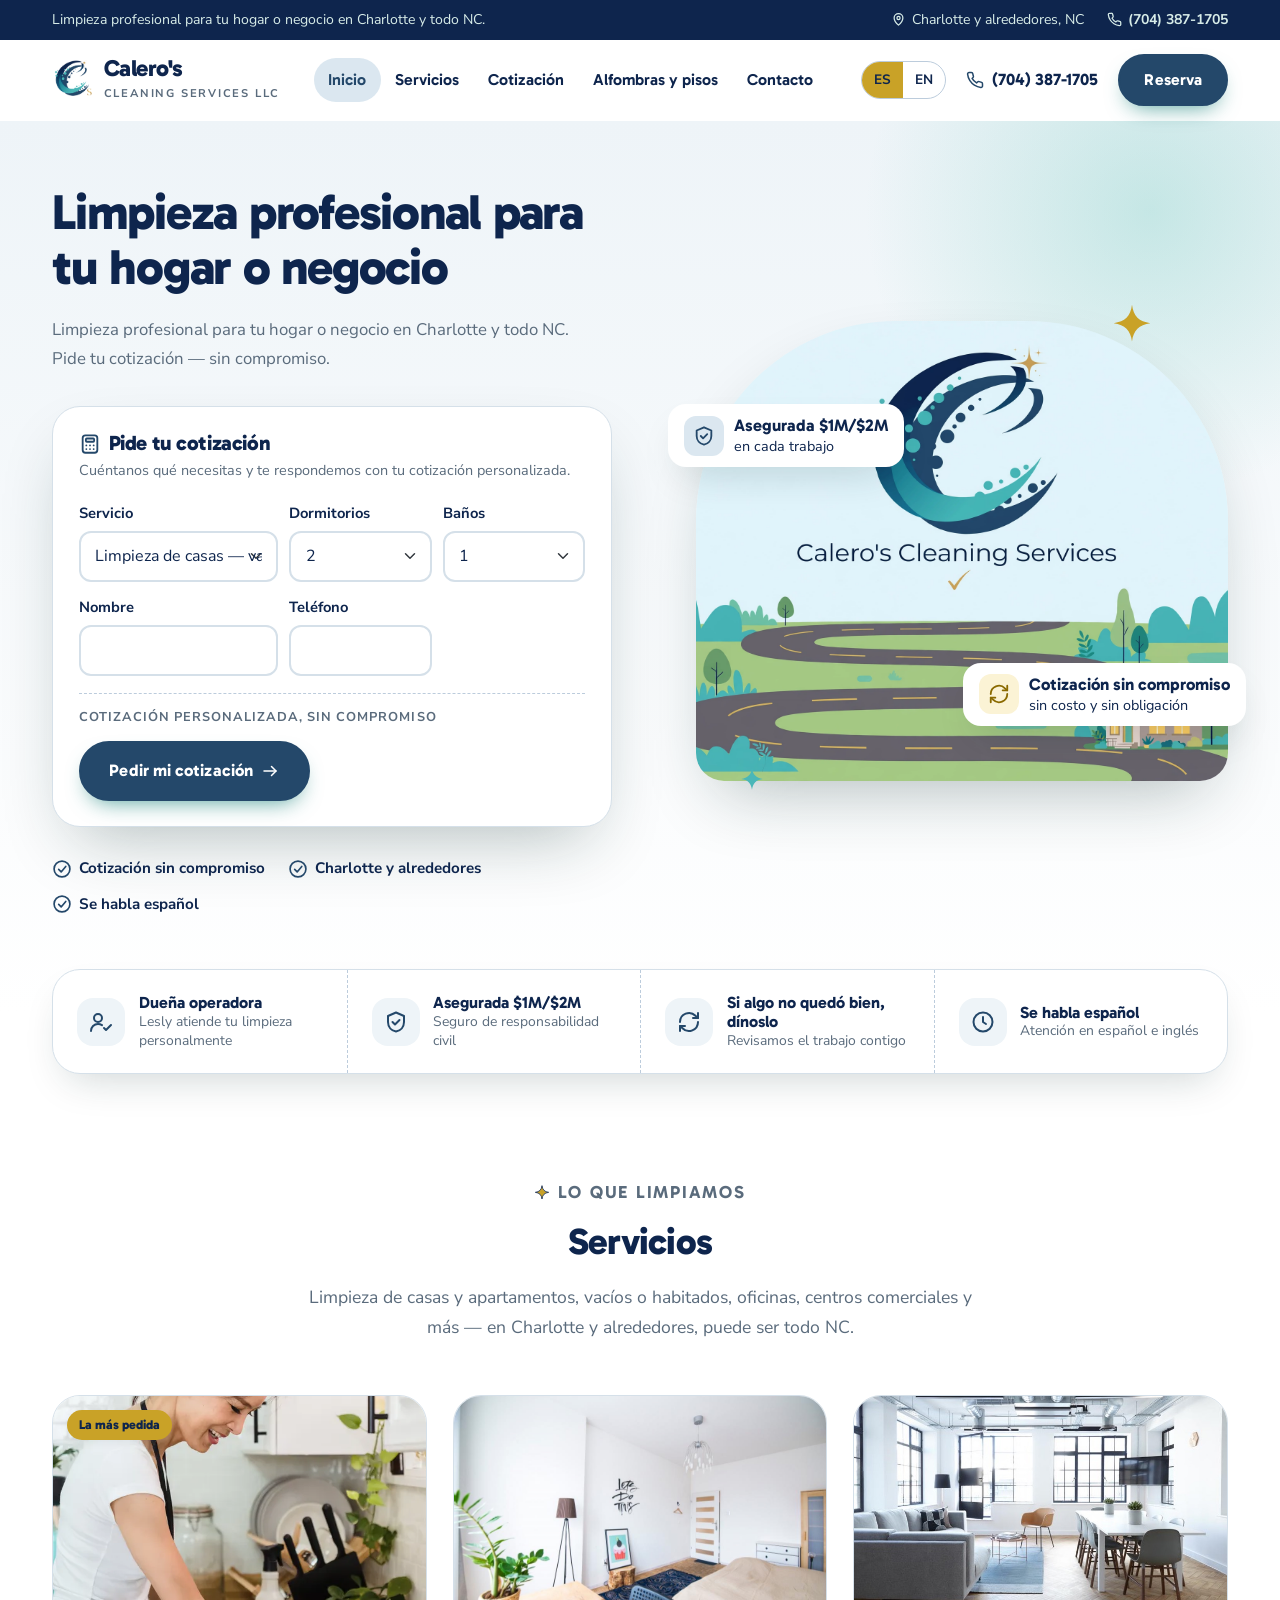
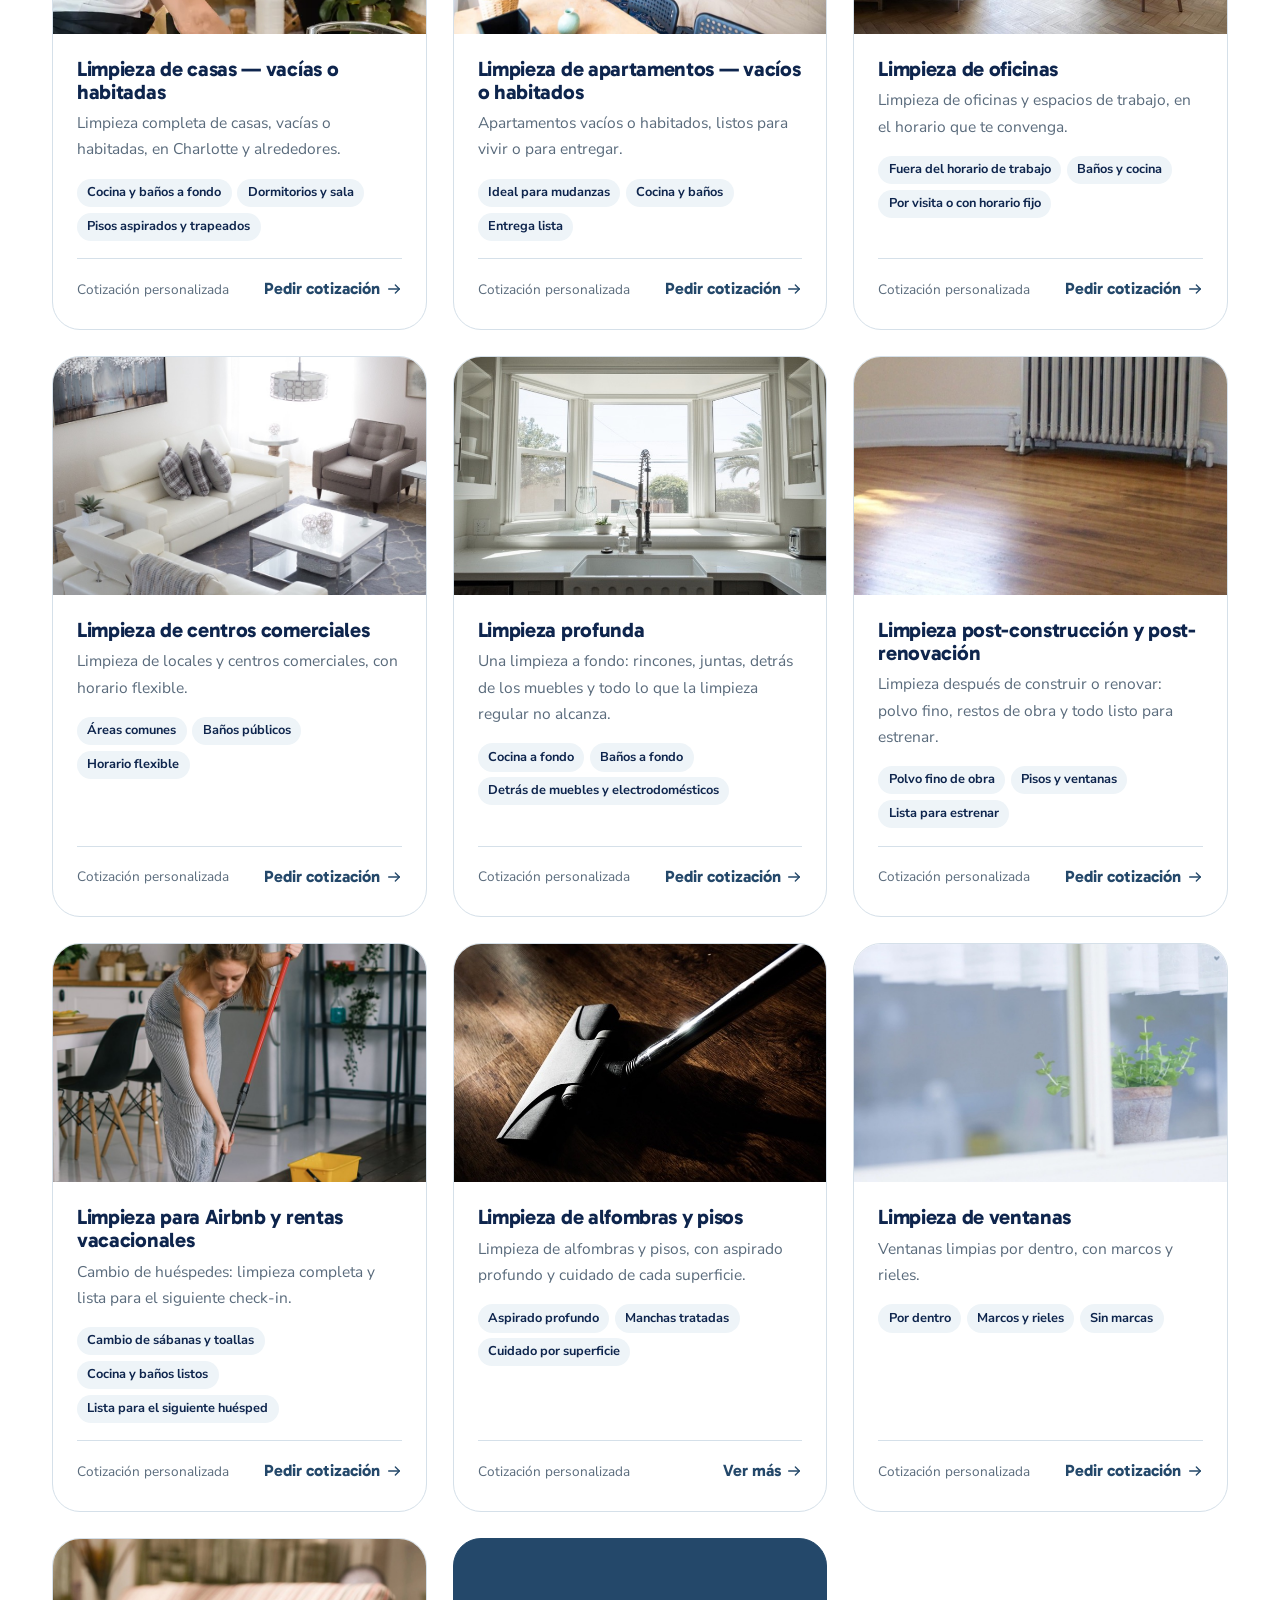
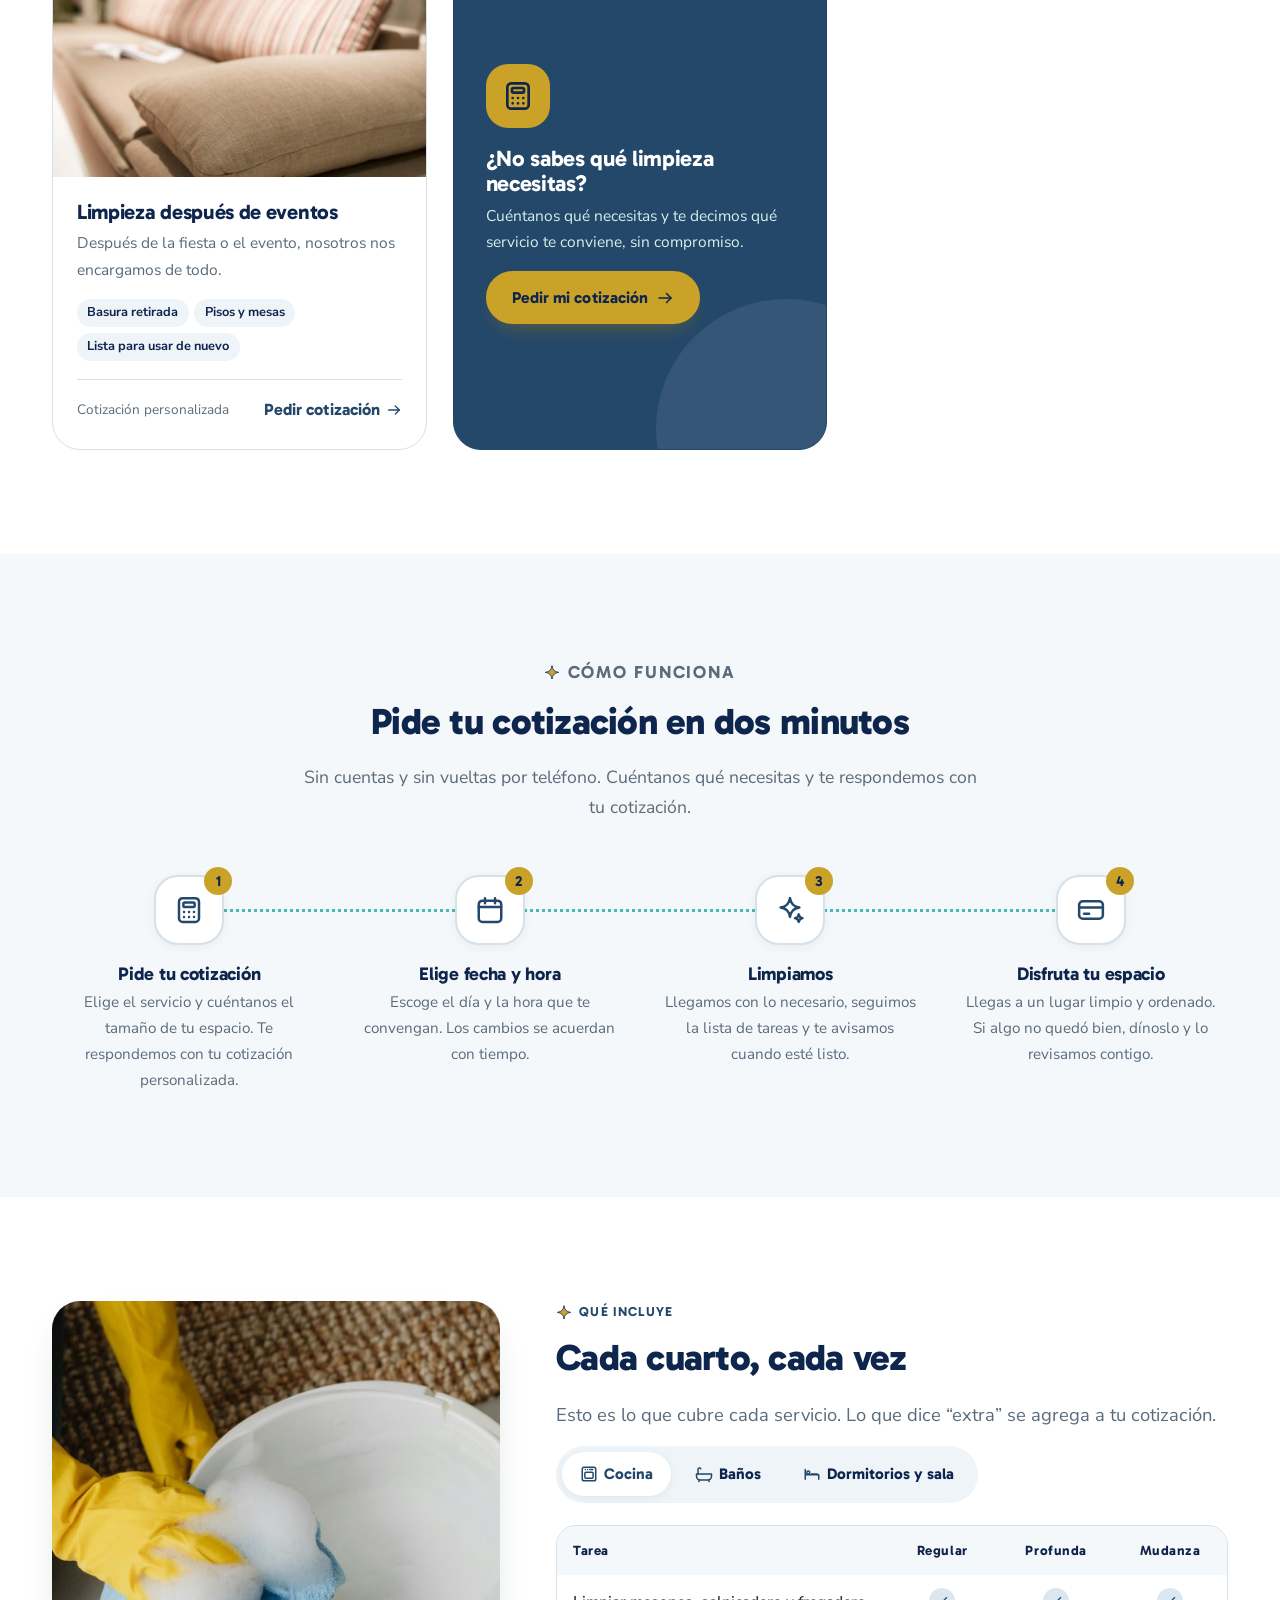
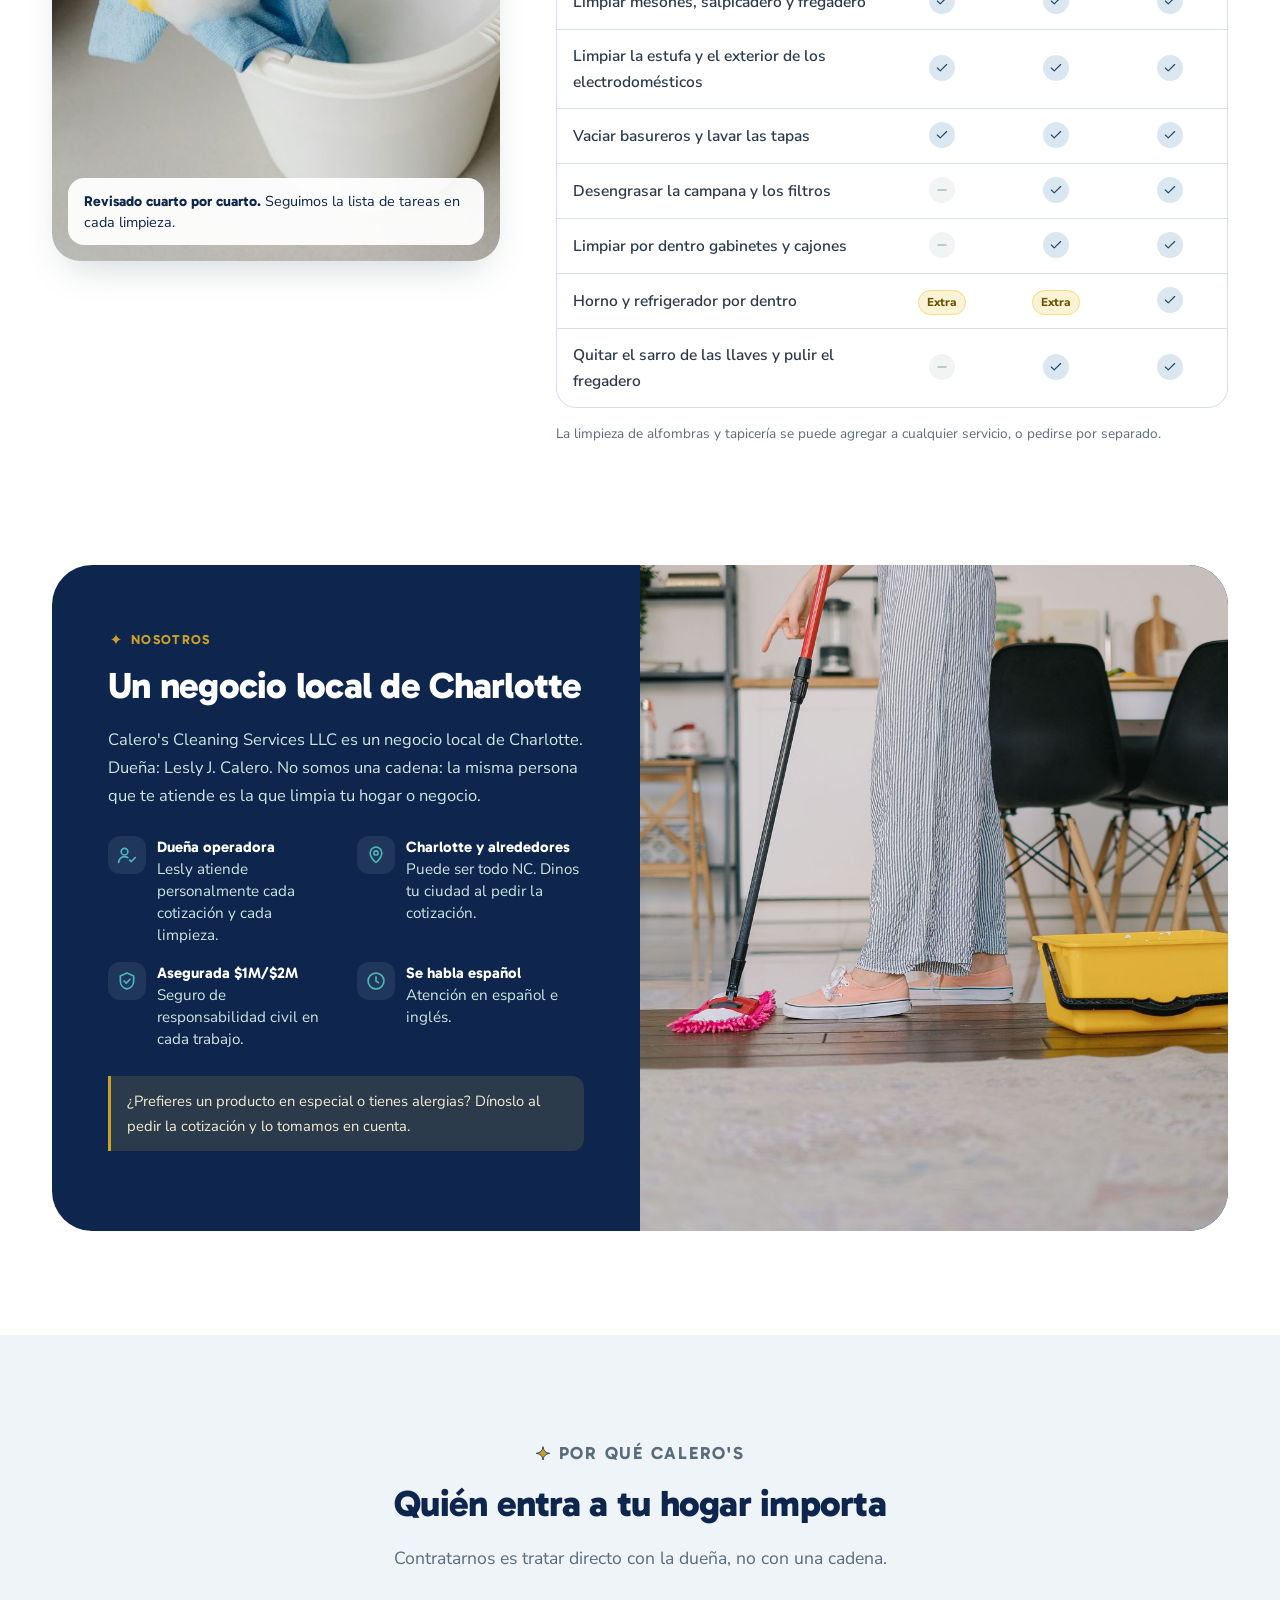
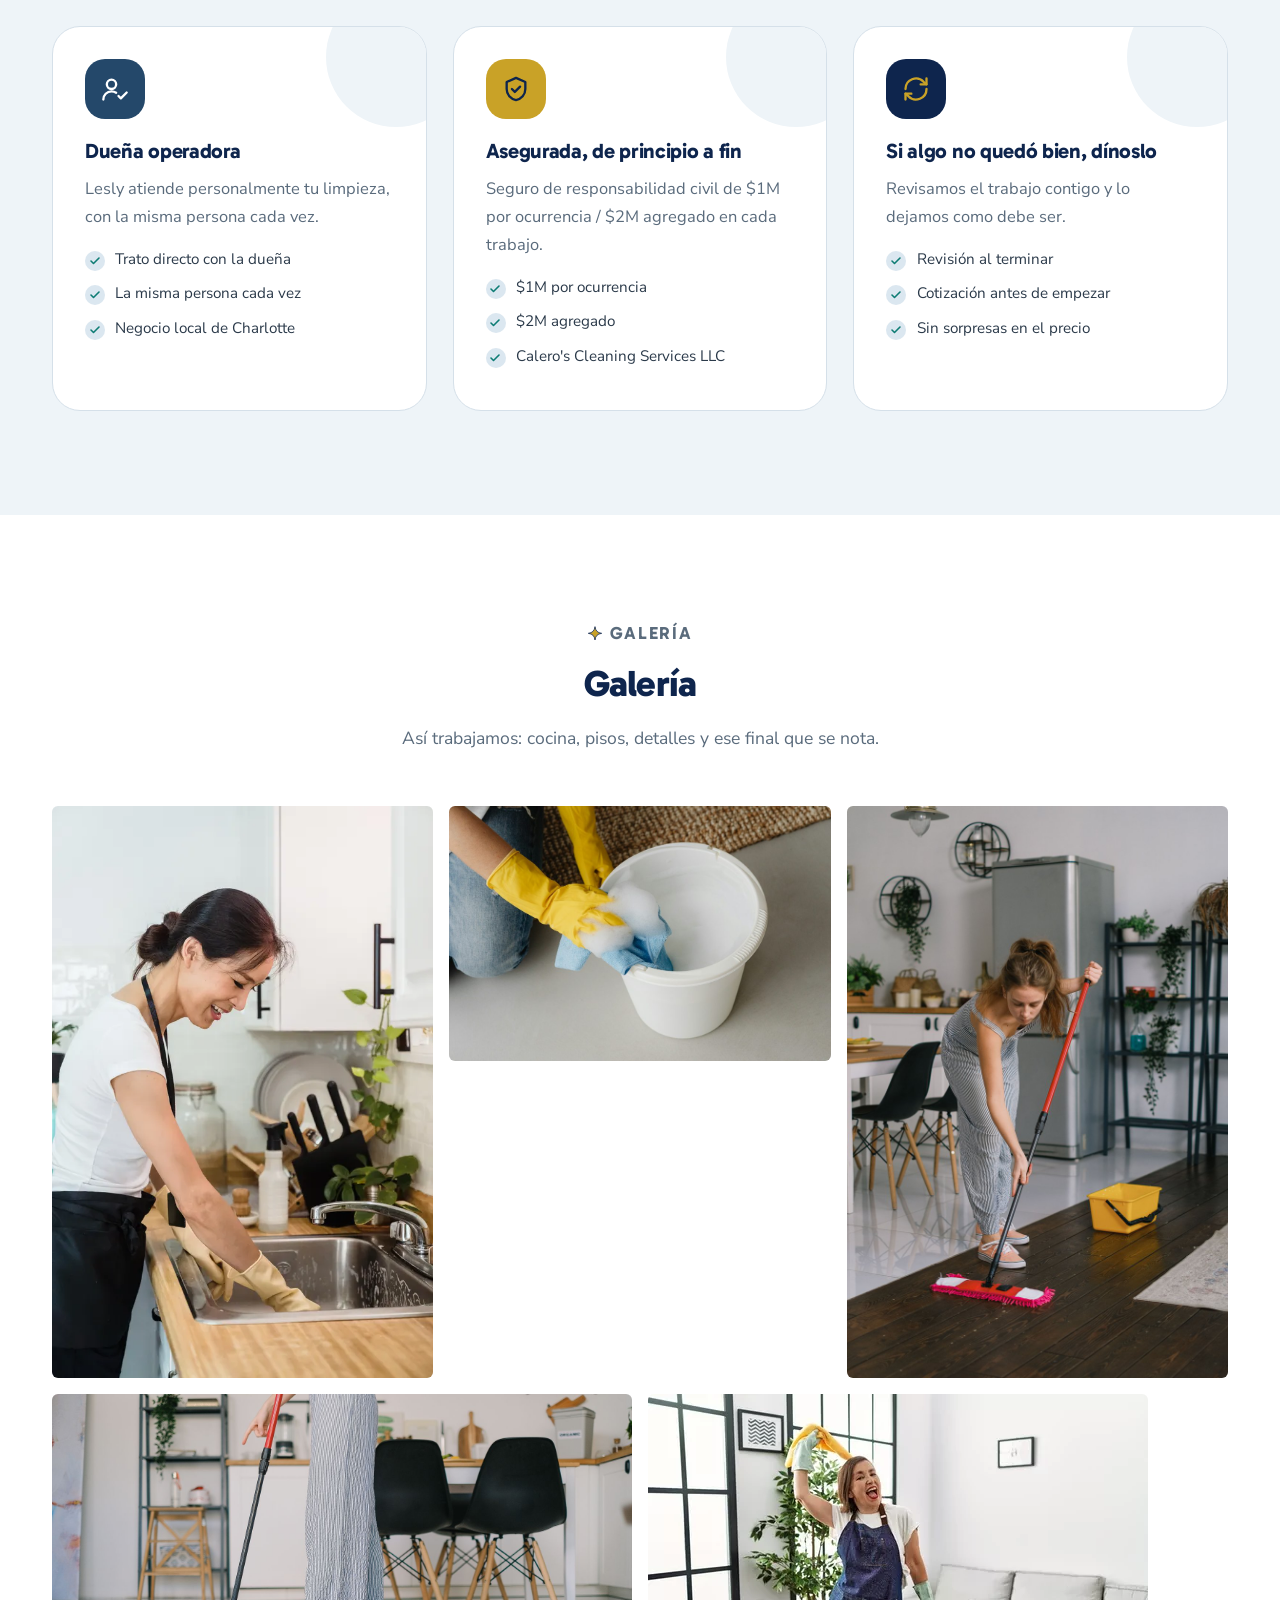
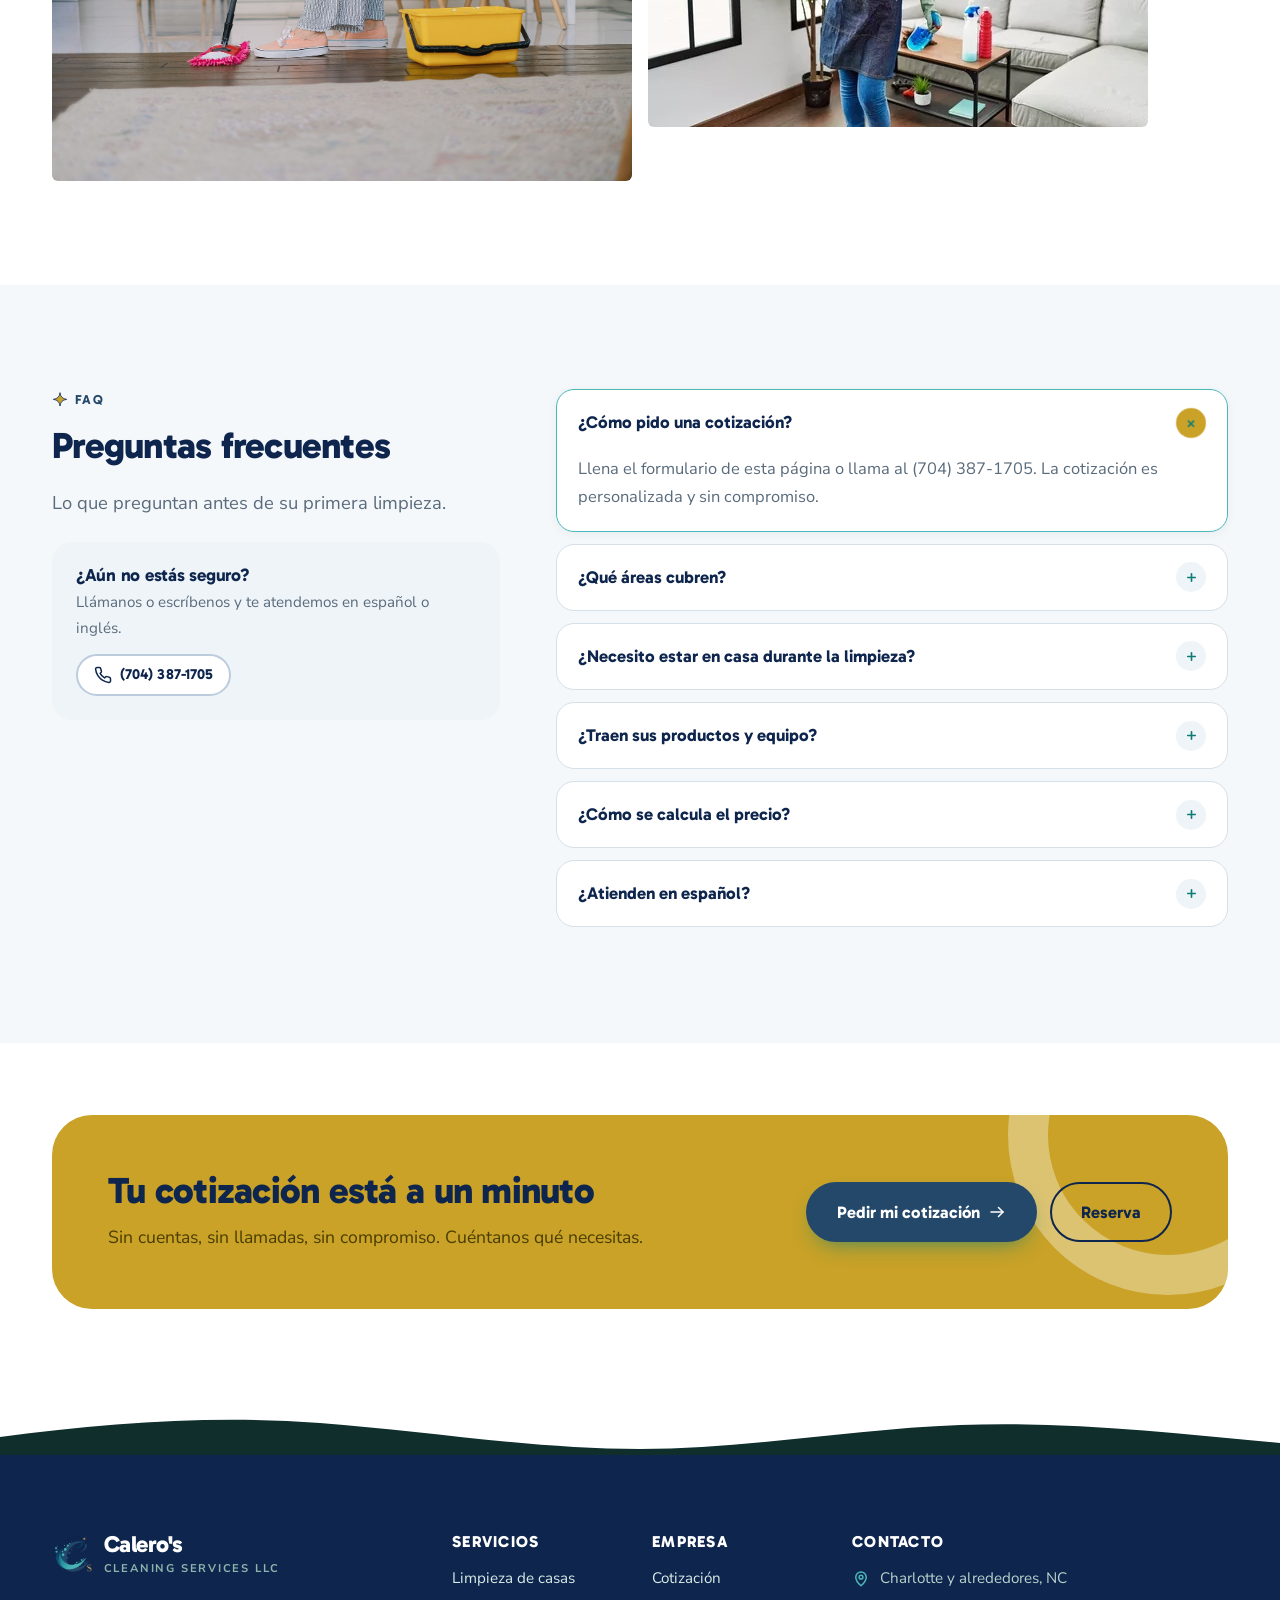
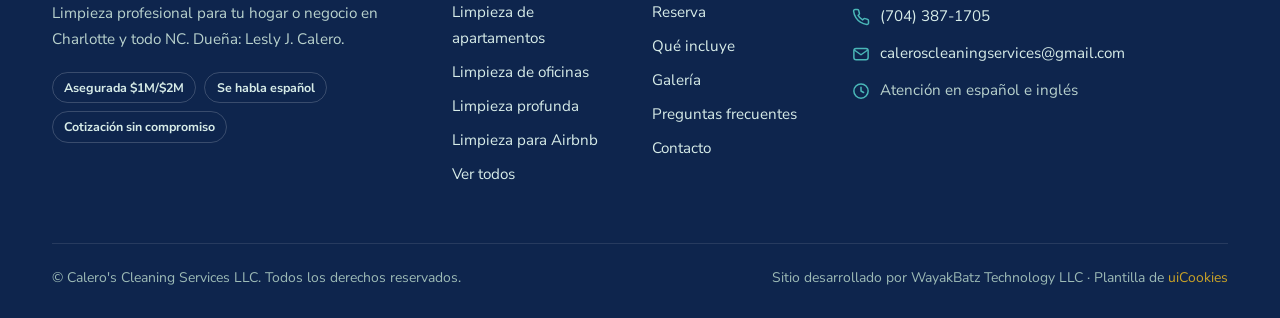
==== commit 7060ee2e: "Cambia pie de WayakBatz Software LLC a Technology LLC" ====
--- a/index.html
+++ b/index.html
@@ -627,7 +627,7 @@
       </div>
       <div class="footer-bottom">
         <span>&copy; <span data-i18n="footer-copy">Calero's Cleaning Services LLC. Todos los derechos reservados.</span></span>
-        <span><span data-i18n="footer-dev">Sitio desarrollado por WayakBatz Software LLC</span> &middot; <span data-i18n="footer-tpl">Plantilla de</span> <a href="https://uicookies.com/">uiCookies</a></span>
+        <span><span data-i18n="footer-dev">Sitio desarrollado por WayakBatz Technology LLC</span> &middot; <span data-i18n="footer-tpl">Plantilla de</span> <a href="https://uicookies.com/">uiCookies</a></span>
       </div>
     </div>
   </footer>
